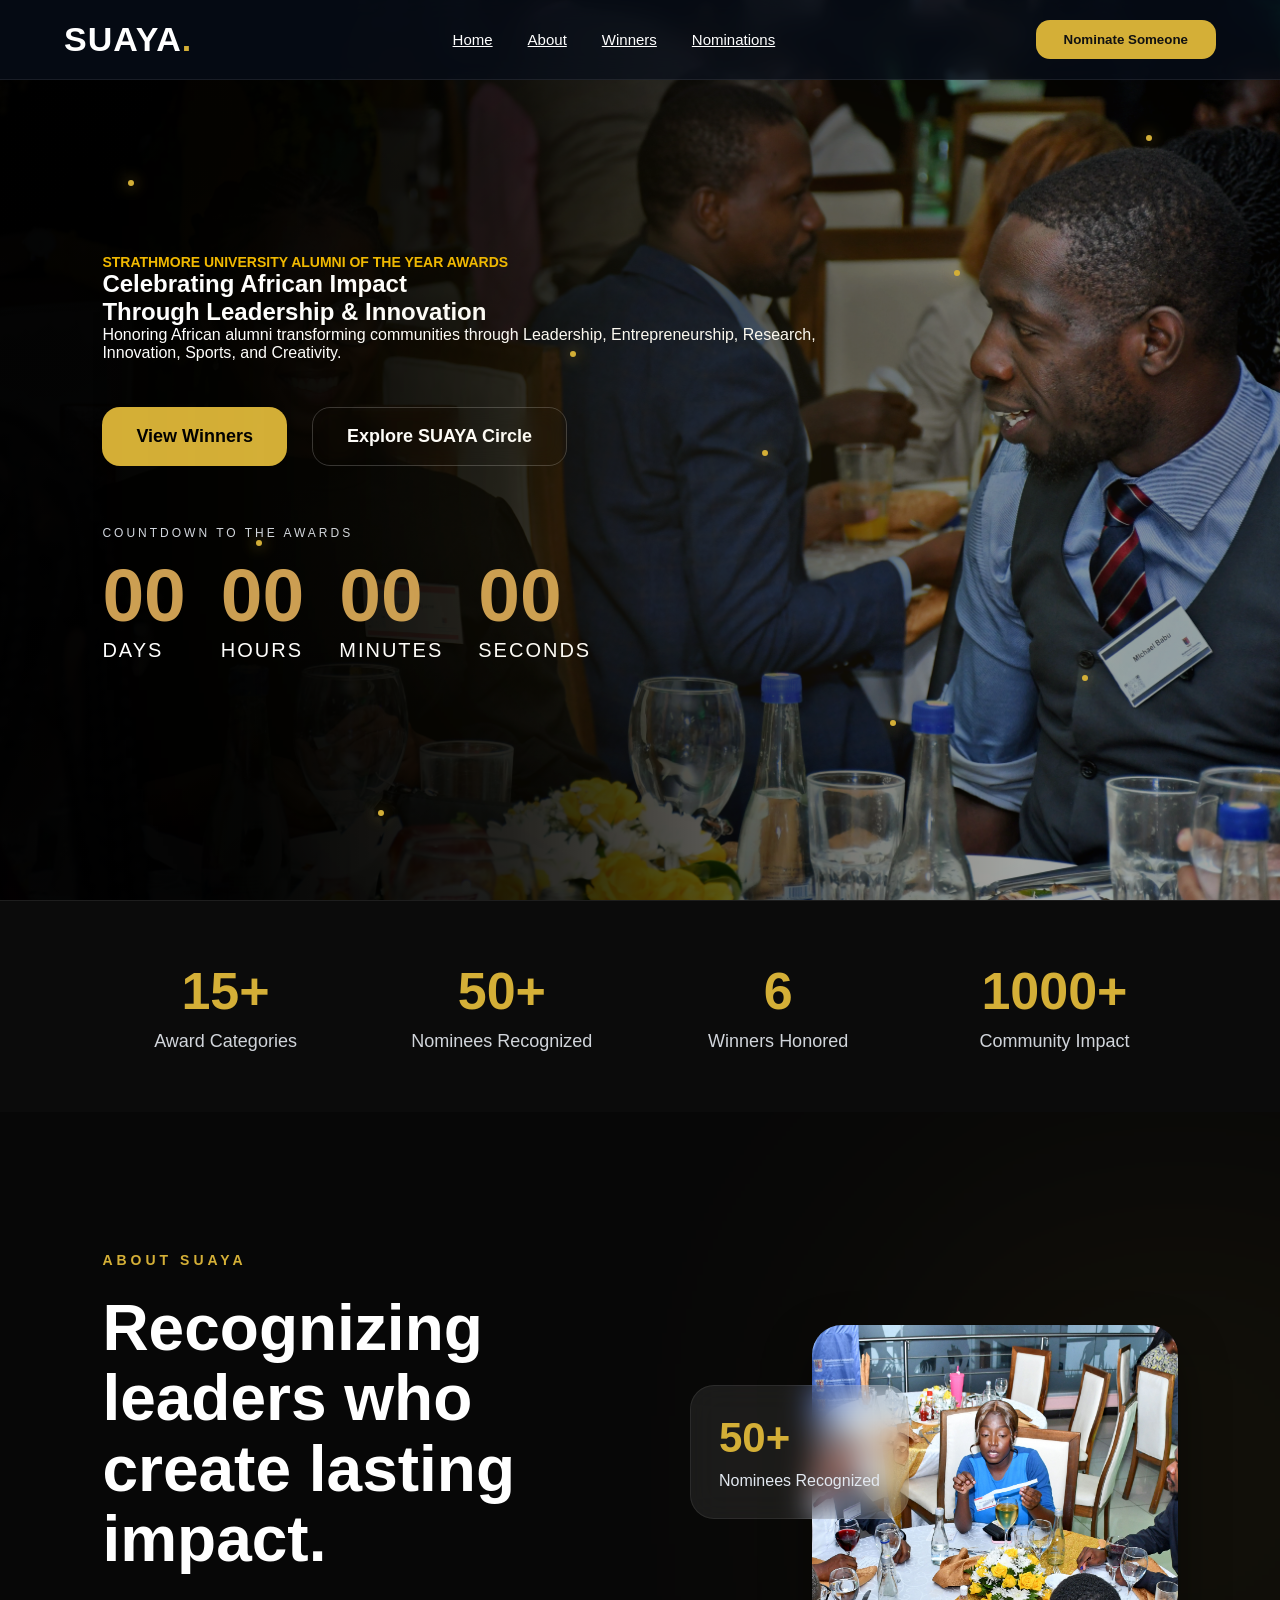
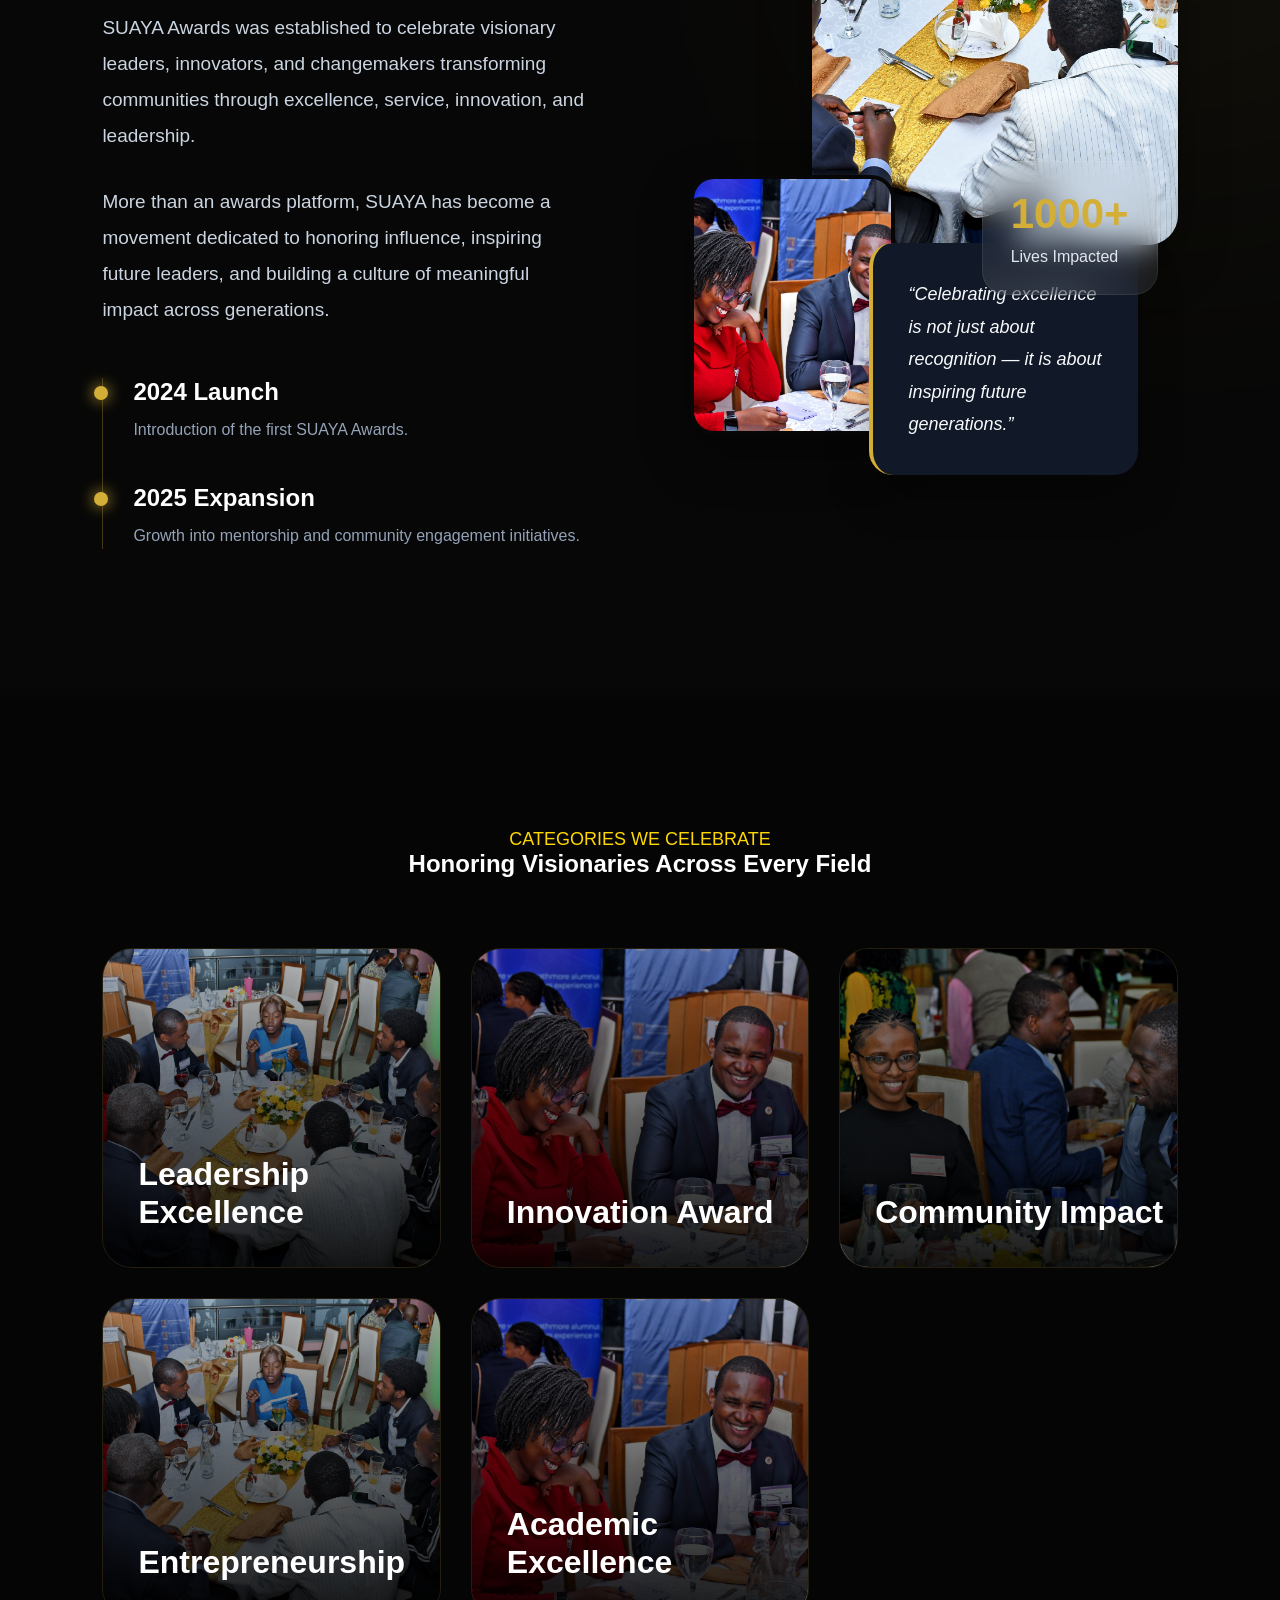
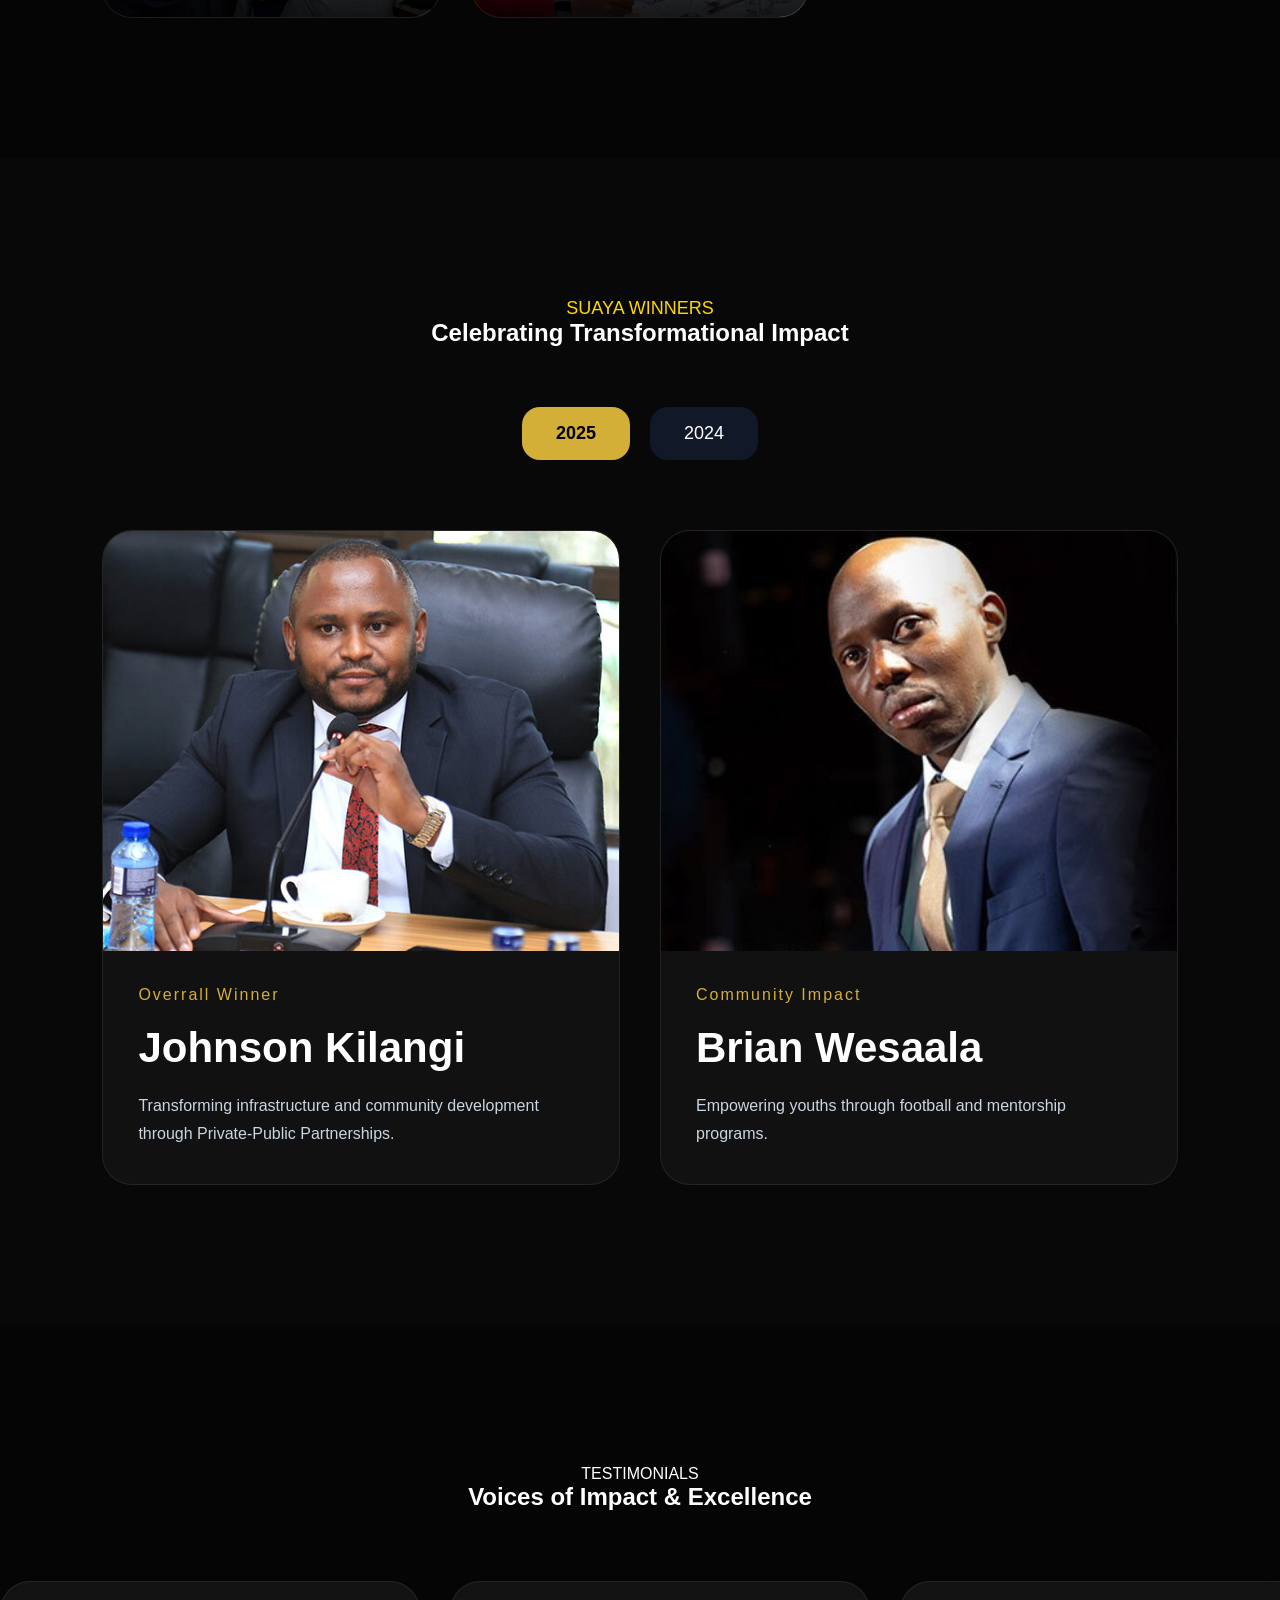
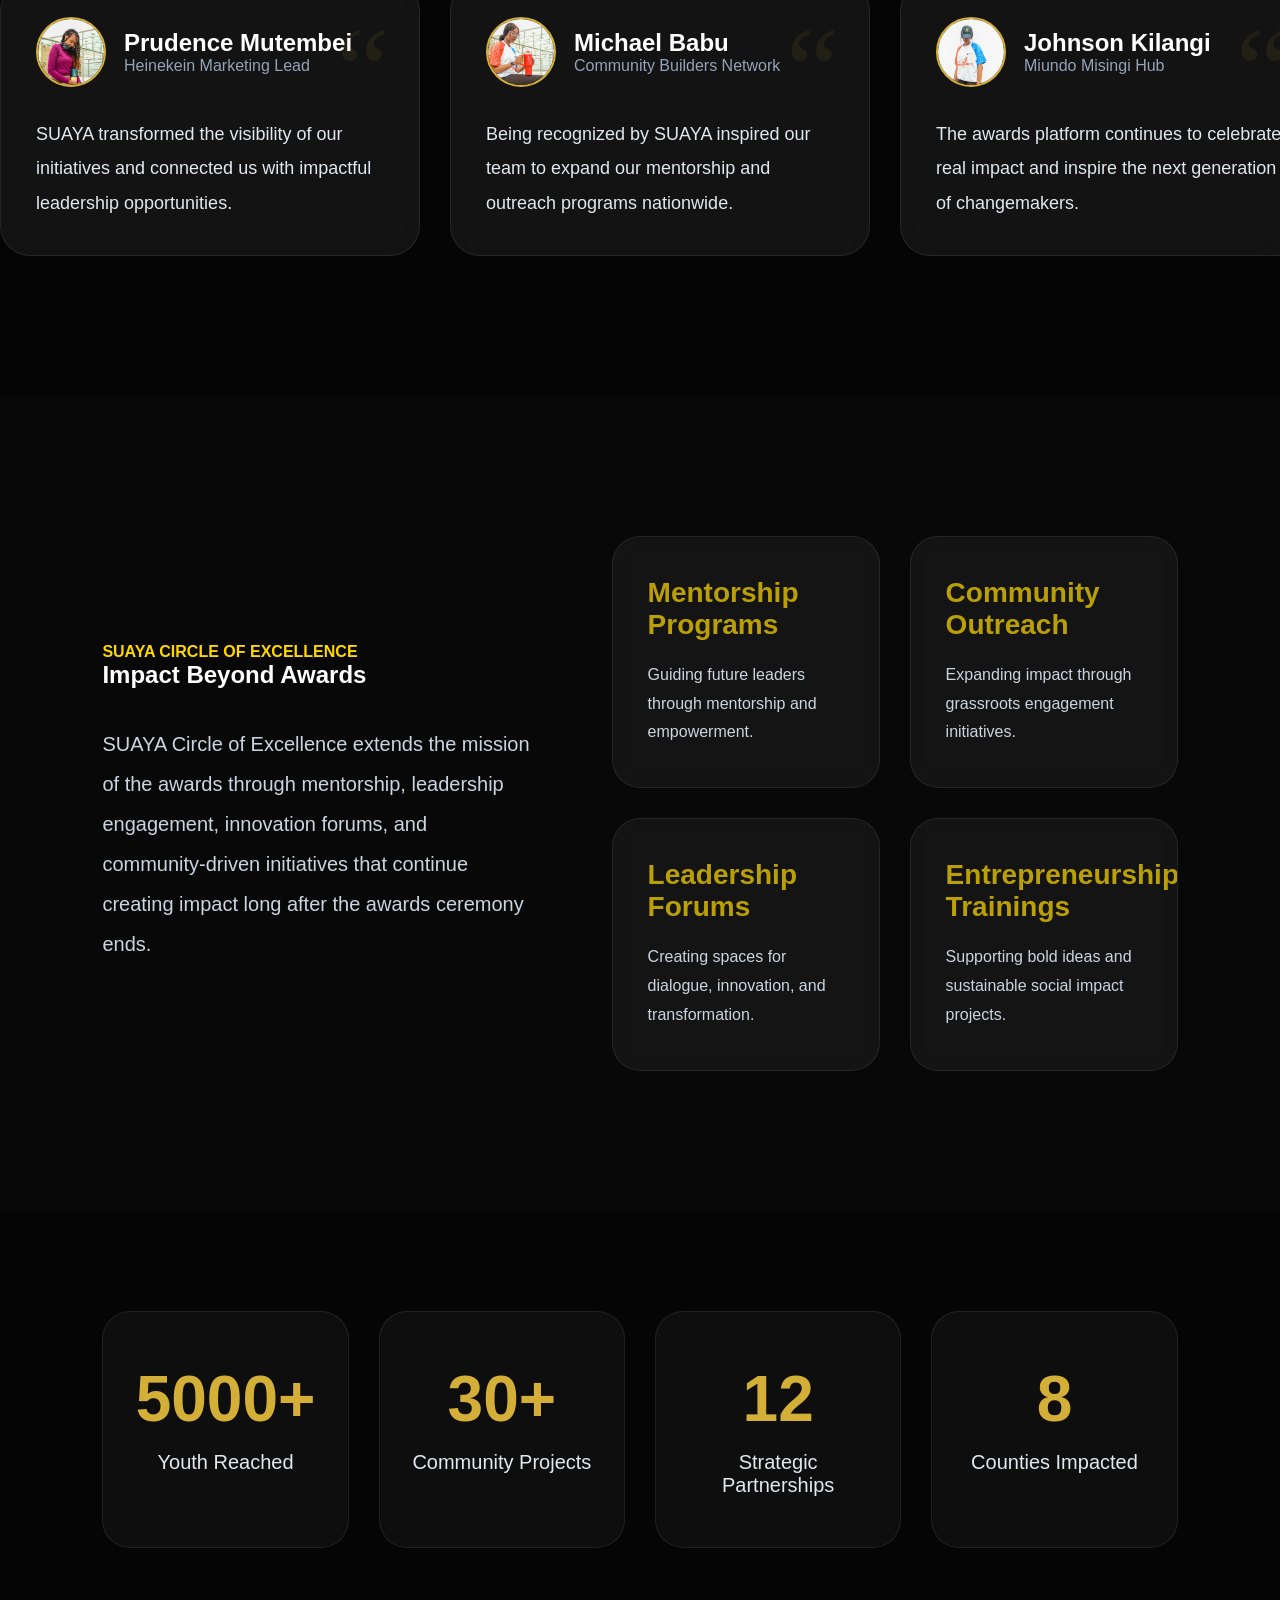
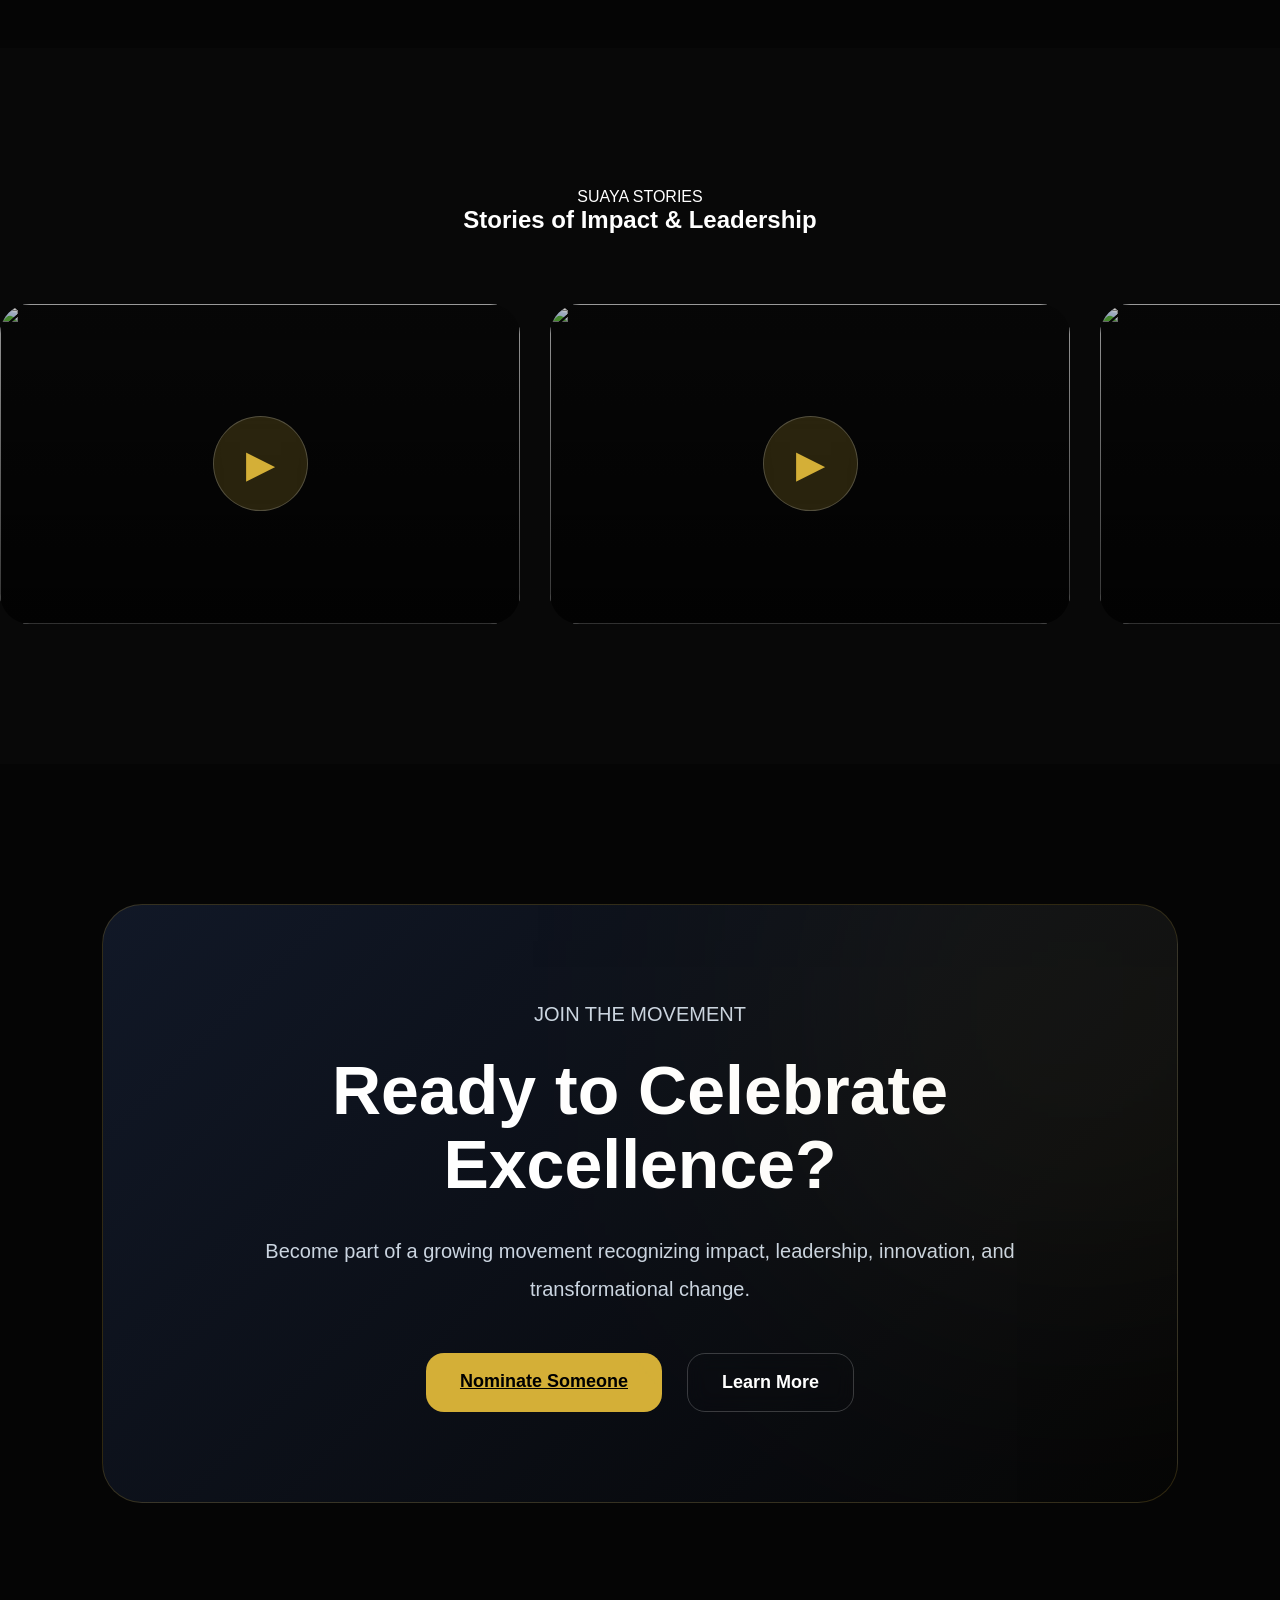
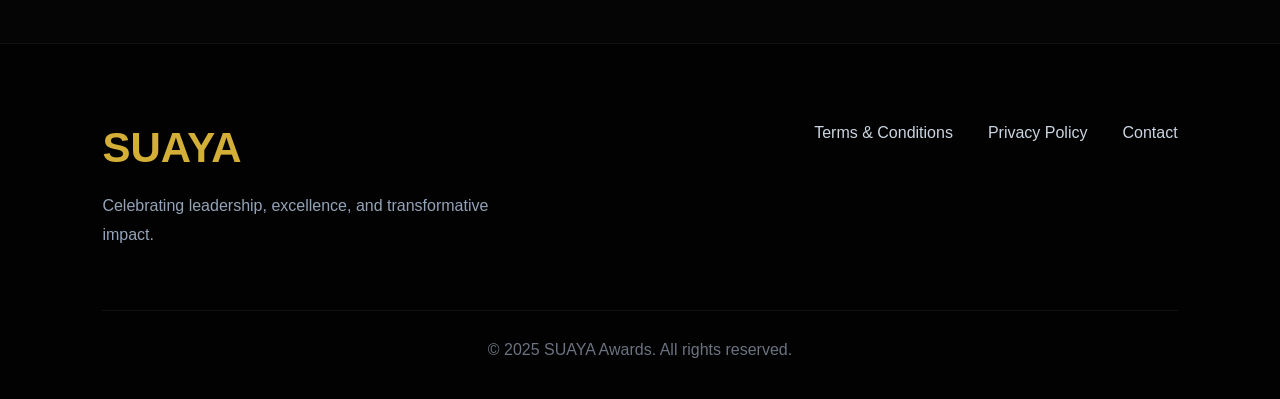
==== fsuaya.html @ 195283d0 "final fsuaya,nstar3, stp" ====
<!DOCTYPE html>
<html lang="en">
<head>
  <meta charset="UTF-8">
  <meta name="viewport" content="width=device-width, initial-scale=1.0">
  <title>SUAYA Awards 2025</title>
  <link rel="stylesheet" href="fsuaya.css">
    <link href="https://fonts.googleapis.com/css2?family=Roboto:wght@400;700&display=swap" rel="stylesheet">
</head>
<body>

<!-- ===================================
     NAVBAR
=================================== -->

<nav>

  <div class="logo">
    SUAYA<span>.<div class="hero-badge">
    </div></span>
        

  </div>

  <ul class="nav-links">
    <li><a href="">Home</a></li>
    <li><a href="#About">About</a></li>
    <li><a href="#Winners">Winners</a></li>
    <li><a href="#nomination">Nominations</a></li>
  </ul>

  <a href="nomination.html">
  <button class="nav-btn">
    Nominate Someone
  </button>
  </a>



</nav>

<!-- HERO SECTION -->

<section class="hero">

  <!-- GOLD PARTICLES -->

  <div class="particles">
    <span></span>
    <span></span>
    <span></span>
    <span></span>
    <span></span>
    <span></span>
    <span></span>
    <span></span>
    <span></span>
  </div>

<div class ='hero-image'>
  <img src="images/mix3.jpg" alt="SUAYA Awards">  
</div>

  <!-- MOVING IMAGES -->

<!-- <div class="hero-slider">

    <div class="slide-track">

      <img src="images/mix1.jpg" alt="">
      <img src="images/mix2.jpg" alt="">
      <img src="images/mix3.jpg" alt="">


       <!-- duplicates  

     <img src="images/mix1.jpg" alt="">
      <img src="images/mix2.jpg" alt="">
      <img src="images/mix3.jpg" alt="">

    </div>

  </div>
--> 
  <!-- OVERLAY -->

  <div class="hero-overlay"></div>



 <!-- HERO CONTENT -->
  <div class="hero-content">

    <div class="hero-badge">
       STRATHMORE UNIVERSITY ALUMNI OF THE YEAR AWARDS
    </div>

    <h1>
      Celebrating <span>African Impact</span><br>
      Through Leadership & Innovation
    </h1>

    <p>
      Honoring African alumni transforming communities through
      <span>Leadership</span>,
      <span>Entrepreneurship</span>,
      <span>Research</span>,
      <span>Innovation</span>,
      <span>Sports</span>,
      and <span>Creativity</span>.
    </p>

    <!-- BUTTONS -->

    <div class="hero-buttons">

      <button class="primary-btn">
        View Winners
      </button>

      <button class="secondary-btn">
        Explore SUAYA Circle
      </button>

    </div>

   
   <!-- COUNTDOWN -->

      <div class="countdown-wrapper">

        <p class="countdown-title">
          COUNTDOWN TO THE AWARDS
        </p>

        <div class="countdown">

          <div class="time-box">
            <h2>00</h2>
            <p>DAYS</p>
          </div>

          <div class="time-box">
            <h2>00</h2>
            <p>HOURS</p>
          </div>

          <div class="time-box">
            <h2>00</h2>
            <p>MINUTES</p>
          </div>

          <div class="time-box">
            <h2>00</h2>
            <p>SECONDS</p>
          </div>

        </div>

      </div>

  <!-- GLOW -->

  <div class="hero-glow"></div>

</section>

<!-- STATISTICS -->

<section class="stats-strip">

  <div class="stat-box">

    <h2>15+</h2>
    <p>Award Categories</p>

  </div>

  <div class="stat-box">

    <h2>50+</h2>
    <p>Nominees Recognized</p>

  </div>

  <div class="stat-box">

    <h2>6</h2>
    <p>Winners Honored</p>

  </div>

  <div class="stat-box">

    <h2>1000+</h2>
    <p>Community Impact</p>

  </div>

</section>

<!-- ABOUT SUAYA -->

<section id="About" class="about-suaya">

  <div class="about-container">

    <!-- LEFT CONTENT -->

    <div class="about-left">

      <p class="about-tag">
        ABOUT SUAYA
      </p>

      <h2 class="about-title">
        Recognizing leaders who create lasting impact.
      </h2>

      <p class="about-text">
        SUAYA Awards was established to celebrate visionary leaders,
        innovators, and changemakers transforming communities through
        excellence, service, innovation, and leadership.
      </p>

      <p class="about-text">
        More than an awards platform, SUAYA has become a movement
        dedicated to honoring influence, inspiring future leaders,
        and building a culture of meaningful impact across generations.
      </p>

      <!-- TIMELINE -->

      <div class="timeline">

        <div class="timeline-item">

          <div class="timeline-dot"></div>

          <div>
            <h4>2024 Launch</h4>
            <p>Introduction of the first SUAYA Awards.</p>
          </div>

        </div>

        <div class="timeline-item">

          <div class="timeline-dot"></div>

          <div>
            <h4>2025 Expansion</h4>
            <p>Growth into mentorship and community engagement initiatives.</p>
          </div>

        </div>

      </div>

    </div>

    <!-- RIGHT SIDE -->

    <div class="about-right">

      <!-- MAIN IMAGE -->

      <div class="main-image">

        <img src="images/mix1.jpg" alt="SUAYA Awards">

      </div>

      <!-- FLOATING CARD -->

      <div class="floating-card card-one">

        <h3>50+</h3>
        <p>Nominees Recognized</p>

      </div>

      <!-- FLOATING CARD -->

      <div class="floating-card card-two">

        <h3>1000+</h3>
        <p>Lives Impacted</p>

      </div>

      <!-- SECOND IMAGE -->

      <div class="small-image">

        <img src="images/mix2.jpg" alt="Award Ceremony">

      </div>

      <!-- QUOTE CARD -->

      <div class="quote-card">

        <p>
          “Celebrating excellence is not just about recognition —
          it is about inspiring future generations.”
        </p>

      </div>

    </div>

  </div>

</section>


<!-- =========================
     CATEGORIES SECTION
========================= -->

<section id="categories" class="categories-section">

  <div class="categories-header">

    <p class="section-tag">
      CATEGORIES WE CELEBRATE
    </p>

    <h2 class="section-title">
      Honoring Visionaries Across Every Field
    </h2>

  </div>

  <!-- CATEGORY GRID -->

  <div class="categories-grid">

    <!-- CARD -->

    <div class="category-card">

      <img src="images/mix1.jpg" alt="">

      <div class="category-overlay"></div>

      <div class="category-content">

        <!-- <div class="category-icon"> -->
          
        <!-- </div> -->

        <h3>
          Leadership Excellence
        </h3>

      </div>

    </div>

    <!-- CARD -->

    <div class="category-card">

      <img src="images/mix2.jpg" alt="">

      <div class="category-overlay"></div>

      <div class="category-content">

        <!-- <div class="category-icon">
          
        </div> -->

        <h3>
          Innovation Award
        </h3>

      </div>

    </div>

    <!-- CARD -->

    <div class="category-card">

      <img src="images/mix3.jpg" alt="">

      <div class="category-overlay"></div>

      <div class="category-content">
<!-- 
        <div class="category-icon">
          
        </div> -->

        <h3>
          Community Impact
        </h3>

      </div>

    </div>

    <!-- CARD -->

    <div class="category-card">

      <img src="images/mix1.jpg" alt="">

      <div class="category-overlay"></div>

      <div class="category-content">

        <!-- <div class="category-icon">
          
        </div> -->

        <h3>
          Entrepreneurship
        </h3>

      </div>

    </div>

    <!-- CARD -->

    <div class="category-card">

      <img src="images/mix2.jpg" alt="">

      <div class="category-overlay"></div>

      <div class="category-content">

        <!-- <div class="category-icon">
          
        </div> -->

        <h3>
          Academic Excellence
        </h3>

      </div>

    </div>

  </div>

</section>

<!-- =========================
     WINNERS SECTION
========================= -->

<section id="Winners" class="winners-section">

  <!-- HEADER -->

  <div class="winners-header">

    <p class="section-tag">
      SUAYA WINNERS
    </p>

    <h2 class="section-title">
      Celebrating Transformational Impact
    </h2>

  </div>

  <!-- YEAR TABS -->

  <div class="winner-tabs">

    <button class="winner-tab active" data-year="2025">
      2025
    </button>

    <button class="winner-tab" data-year="2024">
      2024
    </button>

  </div>

  <!-- =========================
       2025 CONTENT
  ========================= -->

  <div class="winner-content active" id="year2025">

    <div class="winner-grid">

      <!-- WINNER CARD -->

      <div class="winner-card">

        <div class="winner-image">

          <img src="images/kilangi.jpg" alt="">

        </div>

        <div class="winner-info">

          <p class="winner-category">
            Overrall Winner
          </p>

          <h3>
            Johnson Kilangi
          </h3>

          <p class="winner-story">
            Transforming infrastructure and community development through Private-Public Partnerships.
          </p>

        </div>

      </div>

      <!-- WINNER CARD -->

      <div class="winner-card">

        <div class="winner-image">

          <img src="images/wesaala2.jpg" alt="">

        </div>

        <div class="winner-info">

          <p class="winner-category">
            Community Impact
          </p>

          <h3>
          Brian Wesaala
          </h3>

          <p class="winner-story">
            Empowering youths through football and mentorship programs.
          </p>

        </div>

      </div>

      <!-- ADD MORE WINNERS -->

    </div>

  </div>

  <!-- =========================
       2024 CONTENT
  ========================= -->

  <div class="winner-content" id="year2024">

    <!-- FEATURED WINNER -->

    <div class="featured-winner">

      <div class="featured-image">

        <img src="images/Babu.png" alt="">

      </div>

      <div class="featured-content">

        <p class="winner-category">
          SUAYA Community Service Award 2024
        </p>

        <h3>
         Michael Babu
        </h3>

        <p class="winner-story">
          Recognized for his exceptional contribution to community service and youth empowerment.
        </p>

      </div>

    </div>

    <!-- ACCORDION -->

    <div class="accordion">

      <button class="accordion-btn">

        View 11 Nominees

        <span>
          +
        </span>

      </button>

      <div class="accordion-content">

        <div class="nominees-grid">

          <div class="nominee-card">
            Prudence Mutembei
          </div>

          <div class="nominee-card">
            Bernard Chiira
          </div>

          <div class="nominee-card">
            Michael Babu
          </div>

          <div class="nominee-card">
            Brian Nyangena
          </div>

          <div class="nominee-card">
          Dennis Mwaura
          </div>

          <div class="nominee-card">
            Collins Munyendo
          </div>

          <div class="nominee-card">
            Seth Oburu
          </div>

          <div class="nominee-card">
            Brian Wesaala
          </div>

          <div class="nominee-card">
            Nominee Nine
          </div>

          <div class="nominee-card">
            Nominee Ten
          </div>

          <div class="nominee-card">
            Nominee Eleven
          </div>

        </div>

      </div>

    </div>

  </div>

</section>

<!-- =========================
     SCRIPT
========================= -->

<script>

const tabs =
document.querySelectorAll(".winner-tab");

const contents =
document.querySelectorAll(".winner-content");

tabs.forEach(tab => {

  tab.addEventListener("click", () => {

    tabs.forEach(btn =>
      btn.classList.remove("active")
    );

    contents.forEach(content =>
      content.classList.remove("active")
    );

    tab.classList.add("active");

    document
      .getElementById(
        "year" + tab.dataset.year
      )
      .classList.add("active");

  });

});

/* ACCORDION */

const accordionBtn =
document.querySelector(".accordion-btn");

const accordionContent =
document.querySelector(".accordion-content");

accordionBtn.addEventListener("click", () => {

  accordionContent.classList.toggle("show");

});

</script>


<!-- =========================
     TESTIMONIALS
========================= -->

<section class="testimonials-section">

  <div class="testimonials-header">

    <p class="section-tag">
      TESTIMONIALS
    </p>

    <h2 class="section-title">
      Voices of Impact & Excellence
    </h2>

  </div>

  <!-- SLIDER -->

  <div class="testimonial-slider">

    <div class="testimonial-track">

      <!-- CARD -->

      <div class="testimonial-card">

        <div class="testimonial-top">

          <img src="images/13.jpg" alt="">

          <div>

            <h3>
              Prudence Mutembei
            </h3>

            <p>
              Heinekein Marketing Lead
            </p>

          </div>

        </div>

        <div class="quote-icon">
          “
        </div>

        <p class="testimonial-text">

          SUAYA transformed the visibility of our initiatives
          and connected us with impactful leadership opportunities.

        </p>

      </div>

      <!-- CARD -->

      <div class="testimonial-card">

        <div class="testimonial-top">

          <img src="images/14.jpg" alt="">

          <div>

            <h3>
              Michael Babu
            </h3>

            <p>
              Community Builders Network
            </p>

          </div>

        </div>

        <div class="quote-icon">
          “
        </div>

        <p class="testimonial-text">

          Being recognized by SUAYA inspired our team to expand
          our mentorship and outreach programs nationwide.

        </p>

      </div>

      <!-- CARD -->

      <div class="testimonial-card">

        <div class="testimonial-top">

          <img src="images/15.jpg" alt="">

          <div>

            <h3>
              Johnson Kilangi
            </h3>

            <p>
              Miundo Misingi Hub
            </p>

          </div>

        </div>

        <div class="quote-icon">
          “
        </div>

        <p class="testimonial-text">

          The awards platform continues to celebrate real impact
          and inspire the next generation of changemakers.

        </p>

      </div>

      <!-- DUPLICATES FOR SMOOTH LOOP -->

      <div class="testimonial-card">

        <div class="testimonial-top">

          <img src="images/14.jpg" alt="">

          <div>

            <h3>
              Brian Nyangena
            </h3>

            <p>
              Leadership Institute Africa
            </p>

          </div>

        </div>

        <div class="quote-icon">
          “
        </div>

        <p class="testimonial-text">

          SUAYA transformed the visibility of our initiatives
          and connected us with impactful leadership opportunities.

        </p>

      </div>

    </div>

  </div>

</section>

<!-- =========================
     SUAYA CIRCLE
========================= -->

<section class="circle-section">

  <div class="circle-container">

    <!-- LEFT -->

    <div class="circle-left">

      <h4 class="section-tag">
        SUAYA CIRCLE OF EXCELLENCE
      </h4>

      <h2 class="section-title">
        Impact Beyond Awards
      </h2>

      <p class="circle-text">

        SUAYA Circle of Excellence extends the mission of the awards
        through mentorship, leadership engagement, innovation forums,
        and community-driven initiatives that continue creating impact
        long after the awards ceremony ends.

      </p>

    </div>

    <!-- RIGHT -->

    <div class="circle-right">

      <!-- CARD -->

      <div class="impact-card">

        <!-- <div class="impact-icon">
          
        </div> -->

        <h3>
          Mentorship Programs
        </h3>

        <p>
          Guiding future leaders through mentorship and empowerment.
        </p>

      </div>

      <!-- CARD -->

      <div class="impact-card">

        <!-- <div class="impact-icon">
          
        </div> -->

        <h3>
          Community Outreach
        </h3>

        <p>
          Expanding impact through grassroots engagement initiatives.
        </p>

      </div>

      <!-- CARD -->

      <div class="impact-card">

        <!-- <div class="impact-icon">
          
        </div> -->

        <h3>
          Leadership Forums
        </h3>

        <p>
          Creating spaces for dialogue, innovation, and transformation.
        </p>

      </div>

      <!-- CARD -->

      <div class="impact-card">

        <!-- <div class="impact-icon">
          
        </div> -->

        <h3>
          Entrepreneurship Trainings
        </h3>

        <p>
          Supporting bold ideas and sustainable social impact projects.
        </p>

      </div>

    </div>

  </div>

</section>


<!-- =========================
     IMPACT METRICS
========================= -->

<section class="metrics-section">

  <div class="metrics-container">

    <div class="metric-card">

      <h2>5000+</h2>
      <p>Youth Reached</p>

    </div>

    <div class="metric-card">

      <h2>30+</h2>
      <p>Community Projects</p>

    </div>

    <div class="metric-card">

      <h2>12</h2>
      <p>Strategic Partnerships</p>

    </div>

    <div class="metric-card">

      <h2>8</h2>
      <p>Counties Impacted</p>

    </div>

  </div>

</section>

<!-- =========================
     VIDEO SECTION
========================= -->

<section class="video-section">

  <div class="video-header">

    <p class="section-tag">
      SUAYA STORIES
    </p>

    <h2 class="section-title">
      Stories of Impact & Leadership
    </h2>

  </div>

  <!-- VIDEO SLIDER -->

  <div class="video-slider">

    <div class="video-track">

      <!-- VIDEO CARD -->

      <div class="video-card"
      data-video="https://www.youtube.com/embed/ScMzIvxBSi4">

        <img src="images/video1.jpg" alt="">

        <div class="video-overlay">

          <div class="play-btn">
            ▶
          </div>

        </div>

      </div>

      <!-- VIDEO CARD -->

      <div class="video-card"
      data-video="https://www.youtube.com/embed/tgbNymZ7vqY">

        <img src="images/video2.jpg" alt="">

        <div class="video-overlay">

          <div class="play-btn">
            ▶
          </div>

        </div>

      </div>

      <!-- VIDEO CARD -->

      <div class="video-card"
      data-video="https://www.youtube.com/embed/ysz5S6PUM-U">

        <img src="images/video3.jpg" alt="">

        <div class="video-overlay">

          <div class="play-btn">
            ▶
          </div>

        </div>

      </div>

      <!-- DUPLICATES -->

      <div class="video-card"
      data-video="https://www.youtube.com/embed/ScMzIvxBSi4">

        <img src="images/video1.jpg" alt="">

        <div class="video-overlay">

          <div class="play-btn">
            ▶
          </div>

        </div>

      </div>

    </div>

  </div>

</section>

<!-- =========================
     VIDEO MODAL
========================= -->

<div class="video-modal">

  <div class="modal-content">

    <span class="close-modal">
      ✕
    </span>

    <iframe
      id="videoFrame"
      src=""
      frameborder="0"
      allowfullscreen>
    </iframe>

  </div>

</div>

<!-- =========================
     FINAL CTA
========================= -->

<section id="nomination" class="cta-section">

  <div class="cta-box">

    <p class="section-tag">
      JOIN THE MOVEMENT
    </p>

    <h2>
      Ready to Celebrate Excellence?
    </h2>

    <p>
      Become part of a growing movement recognizing impact,
      leadership, innovation, and transformational change.
    </p>

    <div class="cta-buttons">
<a href="nomination.html" class="primary-btn">
    Nominate Someone
</a>
      <button class="secondary-btn">
        Learn More
      </button>

    </div>

  </div>

</section>

<!-- =========================
     FOOTER
========================= -->

<footer class="footer">

  <div class="footer-top">

    <div>

      <h2 class="footer-logo">
        SUAYA
      </h2>

      <p class="footer-text">
        Celebrating leadership, excellence, and transformative impact.
      </p>

    </div>

    <div class="footer-links">

      <a href="#">
        Terms & Conditions
      </a>

      <a href="#">
        Privacy Policy
      </a>

      <a href="#">
        Contact
      </a>

    </div>

  </div>

  <div class="footer-bottom">

    © 2025 SUAYA Awards. All rights reserved.

  </div>

</footer>

<!-- =========================
     VIDEO SCRIPT
========================= -->

<script>

const videoCards =
document.querySelectorAll(".video-card");

const modal =
document.querySelector(".video-modal");

const videoFrame =
document.getElementById("videoFrame");

const closeModal =
document.querySelector(".close-modal");

videoCards.forEach(card => {

  card.addEventListener("click", () => {

    modal.classList.add("show");

    videoFrame.src =
      card.dataset.video + "?autoplay=1";

  });

});

closeModal.addEventListener("click", () => {

  modal.classList.remove("show");

  videoFrame.src = "";

});

</script>


</body>
</html>
---- fsuaya.css ----
/* =========================
   GLOBAL
========================= */

*{
  margin:0;
  padding:0;
  box-sizing:border-box;
}

body{
  font-family:Arial, Helvetica, sans-serif;
  background:#050505;
  color:white;
  overflow-x:hidden;
}


/* ===================================
   NAVBAR
=================================== */

nav{
  position:fixed;
  top:0;
  left:0;
  width:100%;
  z-index:999;
  padding:20px 5%;
  display:flex;
  justify-content:space-between;
  align-items:center;
  background:rgba(7,14,27,0.72);
  backdrop-filter:blur(14px);
  border-bottom:1px solid rgba(255,255,255,0.08);
}

.logo{
  color:white;
  font-size:34px;
  font-weight:900;
  letter-spacing:1px;
}

.logo span{
  color:#d4af37;
}

.nav-links{
  display:flex;
  gap:35px;
  list-style:none;
}

.nav-links a{
  color:white;
  font-size:15px;
  font-weight:500;
  transition:0.3s;
}

.nav-links a:hover{
  color:#d4af37;
}

.nav-btn{
  padding:12px 28px;
  border:none;
  border-radius:14px;
  background:#d4af37;
  color:#111;
  font-weight:700;
  cursor:pointer;
  transition:0.3s;
}

.nav-btn:hover{
  transform:translateY(-3px);
}

/* =========================
   HERO SECTION
========================= */

.hero{
  position:relative;
  min-height:100vh;
  overflow:hidden;
  display:flex;
  align-items:center;
  padding:0 8%;
  background:#050505;
}

.hero-image
{
  position:absolute;
  top:0;
  right: 0;
  width:100%;
  height:100%;
  overflow:hidden;


}
.hero-image img{
    width: 100%;
    height: 100%;
    object-fit: cover;
}
/* =================================
   COUNTDOWN
================================= */

.countdown-wrapper{
  margin-top:60px;
}

.countdown-title{
  font-size:12px;
  letter-spacing:3px;
  color:#d3d8e0;
  margin-bottom:18px;
}

.countdown{
  display:flex;
  gap:35px;
  flex-wrap:wrap;
  
}
.time-box{
  display:flex;
  flex-direction:column;
}

.time-box h2{
  font-size:75px;
  line-height:1;
  color:#cc9f53;
  font-weight:800;
}

.time-box p{
  font-size:20px;
  letter-spacing:2px;
  text-transform:uppercase;
  color:#ffffff;
  margin-top:6px;
}
/* =========================
   MOVING SLIDER
========================= */

/*.about-container{
  position:absolute;
  top:0;
  right:0;
  width:100%;
  height:100%;
  overflow:hidden;
}

.slide-track{
  display:flex;
  width:calc(700px * 8);
  animation:fadeSlide 5s linear infinite;
}

/*.slide-track img{
  width:900px;
  height:100vh;
  object-fit:cover;
  flex-shrink:0;
  opacity:;
}

/* =========================
   OVERLAY
========================= */

.hero-overlay{
  position:absolute;
  inset:0;
  background:linear-gradient(
    to right,
    rgba(0,0,0,0.98) 20%,
    rgba(0,0,0,0.88) 40%,
    rgba(0,0,0,0.35) 80%
  );
  z-index:1;
}

/* =========================
   CONTENT
========================= */

.hero-content{
    margin-top: 15px;
  position:relative;
  z-index:5;
  max-width:760px;
}
.hero-badge{
  color:#f1b900;
  font-size:14px;
  font-weight:700;
  
}

.hero-tag{
  color:#d4af37;
  letter-spacing:4px;
  font-size:14px;
  font-weight:700;
  margin-bottom:25px;
}

.hero-title{
  font-size:82px;
  line-height:1.05;
  font-weight:800;
}

.hero-text{
  margin-top:35px;
  font-size:22px;
  line-height:1.7;
  color:#d1d5db;
  max-width:650px;
}

/* =========================
   BUTTONS
========================= */

.hero-buttons{
  display:flex;
  gap:25px;
  margin-top:45px;
  flex-wrap:wrap;
}

.primary-btn{
  background:#d4af37;
  color:black;
  border:none;
  padding:18px 34px;
  border-radius:18px;
  font-size:18px;
  font-weight:700;
  cursor:pointer;
  transition:0.3s;
}

.primary-btn:hover{
  transform:translateY(-4px);
}

.secondary-btn{
  background:transparent;
  border:1px solid rgba(255,255,255,0.2);
  color:white;
  padding:18px 34px;
  border-radius:18px;
  font-size:18px;
  font-weight:700;
  cursor:pointer;
  backdrop-filter:blur(10px);
}


/* =========================
   GOLD PARTICLES
========================= */

.particles span{
  position:absolute;
  width:6px;
  height:6px;
  background:#d4af37;
  border-radius:50%;
  box-shadow:0 0 15px #d4af37;
  animation:floatParticles 10s linear infinite;
  z-index:2;
}

.particles span:nth-child(1){
  top:20%;
  left:10%;
  animation-delay:0s;
}

.particles span:nth-child(2){
  top:60%;
  left:20%;
  animation-delay:2s;
}

.particles span:nth-child(3){
  top:30%;
  right:25%;
  animation-delay:4s;
}

.particles span:nth-child(4){
  top:75%;
  right:15%;
  animation-delay:1s;
}

.particles span:nth-child(5){
  top:50%;
  right:40%;
  animation-delay:3s;
}

.particles span:nth-child(6){
  top:15%;
  right:10%;
  animation-delay:5s;
}
.particles span:nth-child(7){
  top:80%;
  right:30%;
  animation-delay:6s;
}
.particles span:nth-child(8){
  top:90%;
  right:70%;
  animation-delay:7s;
}
.particles span:nth-child(9){
  top:39%;
  right:55%;
  animation-delay:8s;
}

/* =========================
   GLOW EFFECT
========================= */

.hero-glow{
  position:absolute;
  right:-200px;
  top:50%;
  transform:translateY(-50%);
  width:600px;
  height:600px;
  background:#d4af37;
  opacity:0.12;
  filter:blur(180px);
  z-index:1;
}

/* =========================
   STATS STRIP
========================= */

.stats-strip{
  background:#0b0b0b;
  display:grid;
  grid-template-columns:repeat(4,1fr);
  gap:30px;
  padding:60px 8%;
  border-top:1px solid rgba(255,255,255,0.08);
}

.stat-box{
  text-align:center;
}

.stat-box h2{
  font-size:52px;
  color:#d4af37;
  margin-bottom:10px;
}

.stat-box p{
  color:#d1d5db;
  font-size:18px;
}

/* =========================
   ANIMATIONS
========================= */
/*  
@keyframes slideHero{

  0%{
    transform:translateX(0);
  }

  100%{
    transform:translateX(-2800px);
  }

}
 */
@keyframes floatParticles{

  0%{
    transform:translateY(0);
    opacity:0;
  }

  50%{
    opacity:1;
  }

  100%{
    transform:translateY(-120px);
    opacity:0;
  }

}

/* =========================
   RESPONSIVE
========================= */

@media(max-width:992px){

  /* .hero-slider{ 
    width:100%;
    opacity:0.25;
  }
  */
  .hero-title{
    font-size:56px;
  }

  .stats-strip{
    grid-template-columns:1fr 1fr;
  }

}

@media(max-width:768px){

  .hero{
    padding:120px 30px;
  }

  .hero-title{
    font-size:42px;
  }

  .hero-text{
    font-size:18px;
  }

  .hero-buttons{
    flex-direction:column;
    align-items:flex-start;
  }

  .stats-strip{
    grid-template-columns:1fr;
  }

}


/* =========================
   ABOUT SUAYA
========================= */

.about-suaya{
  position:relative;
  padding:140px 8%;
  background:#070707;
  overflow:hidden;
}

/* CONTAINER */

.about-container{
  display:grid;
  grid-template-columns:1fr 1fr;
  gap:100px;
  align-items:center;
}

/* =========================
   LEFT SIDE
========================= */

.about-left{
  position:relative;
  z-index:2;
}

.about-tag{
  color:#d4af37;
  letter-spacing:4px;
  font-size:14px;
  font-weight:700;
  margin-bottom:25px;
}

.about-title{
  font-size:64px;
  line-height:1.1;
  margin-bottom:35px;
  color:white;
}

.about-text{
  font-size:19px;
  line-height:1.9;
  color:#cbd5e1;
  margin-bottom:30px;
}

/* =========================
   TIMELINE
========================= */

.timeline{
  margin-top:50px;
  border-left:1px solid rgba(212,175,55,0.3);
  padding-left:30px;
  display:grid;
  gap:40px;
}

.timeline-item{
  position:relative;
}

.timeline-dot{
  position:absolute;
  left:-39px;
  top:8px;
  width:14px;
  height:14px;
  background:#d4af37;
  border-radius:50%;
  box-shadow:0 0 15px #d4af37;
}

.timeline-item h4{
  color:white;
  font-size:24px;
  margin-bottom:10px;
}

.timeline-item p{
  color:#94a3b8;
  line-height:1.7;
}

/* =========================
   RIGHT SIDE
========================= */

.about-right{
  position:relative;
  height:750px;
}

/* MAIN IMAGE */

.main-image{
  position:absolute;
  top:0;
  right:0;
  width:75%;
  height:520px;
  overflow:hidden;
  border-radius:30px;
  box-shadow:0 20px 50px rgba(0,0,0,0.4);
}

.main-image img{
  width:100%;
  height:100%;
  object-fit:cover;
}

/* SMALL IMAGE */

.small-image{
  position:absolute;
  bottom:40px;
  left:0;
  width:42%;
  height:260px;
  overflow:hidden;
  border-radius:24px;
  border:4px solid #070707;
  box-shadow:0 20px 50px rgba(0,0,0,0.35);
}

.small-image img{
  width:100%;
  height:100%;
  object-fit:cover;
}

/* =========================
   FLOATING CARDS
========================= */

.floating-card{
  position:absolute;
  background:rgba(255,255,255,0.08);
  border:1px solid rgba(255,255,255,0.08);
  backdrop-filter:blur(15px);
  padding:28px;
  border-radius:24px;
  z-index:3;
  animation:floatCard 5s ease-in-out infinite;
}

.floating-card h3{
  color:#d4af37;
  font-size:42px;
  margin-bottom:10px;
}

.floating-card p{
  color:#e2e8f0;
}

.card-one{
  top:60px;
  left:0;
}

.card-two{
  bottom:180px;
  right:20px;
  animation-delay:2s;
}

/* =========================
   QUOTE CARD
========================= */

.quote-card{
  position:absolute;
  bottom:0;
  right:40px;
  width:55%;
  background:#111827;
  border-left:4px solid #d4af37;
  padding:35px;
  border-radius:24px;
  box-shadow:0 20px 40px rgba(0,0,0,0.35);
}

.quote-card p{
  color:#f8fafc;
  line-height:1.8;
  font-size:18px;
  font-style:italic;
}

/* =========================
   GLOW EFFECT
========================= */

.about-suaya::before{
  content:"";
  position:absolute;
  width:500px;
  height:500px;
  background:#d4af37;
  opacity:0.08;
  filter:blur(160px);
  top:10%;
  right:-150px;
}

/* =========================
   FLOATING ANIMATION
========================= */

@keyframes floatCard{

  0%{
    transform:translateY(0);
  }

  50%{
    transform:translateY(-12px);
  }

  100%{
    transform:translateY(0);
  }

}

/* =========================
   RESPONSIVE
========================= */

@media(max-width:992px){

  .about-container{
    grid-template-columns:1fr;
  }

  .about-right{
    height:700px;
  }

  .about-title{
    font-size:48px;
  }

}

@media(max-width:768px){

  .about-suaya{
    padding:100px 30px;
  }

  .about-title{
    font-size:38px;
  }

  .about-text{
    font-size:17px;
  }

  .about-right{
    height:650px;
  }

  .main-image{
    width:100%;
    height:420px;
  }

  .small-image{
    width:55%;
    height:200px;
  }

  .quote-card{
    width:80%;
    right:0;
  }

}

/* =========================
   CATEGORIES SECTION
========================= */

.categories-section{
  padding:140px 8%;
  background:#050505;
}

.categories-header{
  
  text-align:center;
  margin-bottom:70px;
}
.categories-header p{
  color:gold;
  font-size:18px; 
}
.categories-grid{
  display:grid;
  grid-template-columns:repeat(3,1fr);
  gap:30px;
}

/* CARD */

.category-card{
  position:relative;
  height:320px;
  overflow:hidden;
  border-radius:30px;
  cursor:pointer;
  border:1px solid rgba(212,175,55,0.15);
  transition:0.4s;
}

/* IMAGE */

.category-card img{
  width:100%;
  height:100%;
  object-fit:cover;
  transition:0.5s;
}

/* OVERLAY */

.category-overlay{
  position:absolute;
  inset:0;
  background:linear-gradient(
    to top,
    rgba(0,0,0,0.9),
    rgba(0,0,0,0.25)
  );
}

/* CONTENT */

.category-content{
  position:absolute;
  bottom:35px;
  left:35px;
  z-index:2;
}

.category-icon{
  width:70px;
  height:70px;
  border-radius:20px;
  background:rgba(212,175,55,0.15);
  backdrop-filter:blur(10px);
  display:flex;
  align-items:center;
  justify-content:center;
  font-size:30px;
  color:#d4af37;
  margin-bottom:25px;
}

.category-content h3{
  font-size:32px;
  color:white;
  line-height:1.2;
}

/* HOVER */

.category-card:hover{
  transform:translateY(-10px);
  border-color:#d4af37;
  box-shadow:0 0 40px rgba(212,175,55,0.15);
}

.category-card:hover img{
  transform:scale(1.08);
}

/* =========================
   WINNERS SECTION
========================= */

.winners-section{
  padding:140px 8%;
  background:#080808;
}

.winners-header{
  text-align:center;
  margin-bottom:60px;
}
.winners-header p{
  color:gold;
  font-size:18px; 
}
/* TABS */

.winner-tabs{
  display:flex;
  justify-content:center;
  gap:20px;
  margin-bottom:70px;
}

.winner-tab{
  padding:16px 34px;
  border:none;
  border-radius:18px;
  background:#111827;
  color:white;
  cursor:pointer;
  font-size:18px;
  transition:0.3s;
}

.winner-tab.active{
  background:#d4af37;
  color:black;
  font-weight:700;
}

/* CONTENT */

.winner-content{
  display:none;
}

.winner-content.active{
  display:block;
}

/* 2025 GRID */

.winner-grid{
  display:grid;
  grid-template-columns:repeat(2,1fr);
  gap:40px;
}

/* CARD */

.winner-card{
  background:rgba(255,255,255,0.04);
  border:1px solid rgba(255,255,255,0.08);
  border-radius:30px;
  overflow:hidden;
  transition:0.4s;
}

.winner-card:hover{
  transform:translateY(-10px);
  border-color:#d4af37;
}

/* IMAGE */

.winner-image{
  height:420px;
  overflow:hidden;
}

.winner-image img{
  width:100%;
  height:100%;
  object-fit:cover;
  transition:0.5s;
}

.winner-card:hover img{
  transform:scale(1.05);
}

/* INFO */

.winner-info{
  padding:35px;
}

.winner-category{
  color:#d4af37;
  letter-spacing:2px;
  margin-bottom:20px;
}

.winner-info h3{
  font-size:42px;
  color:white;
  margin-bottom:20px;
}

.winner-story{
  color:#cbd5e1;
  line-height:1.8;
}

/* =========================
   FEATURED WINNER
========================= */

.featured-winner{
  display:grid;
  grid-template-columns:1fr 1fr;
  gap:60px;
  align-items:center;
  margin-bottom:50px;
}

.featured-image{
  height:550px;
  overflow:hidden;
  border-radius:30px;
}

.featured-image img{
  width:100%;
  height:100%;
  object-fit:cover;
}

.featured-content h3{
  font-size:62px;
  color:white;
  margin:25px 0;
}

/* =========================
   ACCORDION
========================= */

.accordion-btn{
  width:100%;
  padding:28px 35px;
  background:#111827;
  border:none;
  border-radius:24px;
  color:white;
  font-size:22px;
  cursor:pointer;
  display:flex;
  justify-content:space-between;
  align-items:center;
}

/* CONTENT */

.accordion-content{
  max-height:0;
  overflow:hidden;
  transition:max-height 0.6s ease;
}

.accordion-content.show{
  max-height:1200px;
}

/* NOMINEES */

.nominees-grid{
  display:grid;
  grid-template-columns:repeat(3,1fr);
  gap:25px;
  margin-top:35px;
}

.nominee-card{
  background:#111827;
  padding:35px;
  border-radius:22px;
  color:white;
  transition:0.3s;
}

.nominee-card:hover{
  transform:translateY(-6px);
  border:1px solid #d4af37;
}

/* =========================
   RESPONSIVE
========================= */

@media(max-width:992px){

  .categories-grid{
    grid-template-columns:1fr 1fr;
  }

  .winner-grid{
    grid-template-columns:1fr;
  }

  .featured-winner{
    grid-template-columns:1fr;
  }

}

@media(max-width:768px){

  .categories-section,
  .winners-section{
    padding:100px 30px;
  }

  .categories-grid{
    grid-template-columns:1fr;
  }

  .nominees-grid{
    grid-template-columns:1fr;
  }

  .featured-content h3{
    font-size:42px;
  }

}


/* =========================
   TESTIMONIALS
========================= */

.testimonials-section{
  padding:140px 0;
  background:#050505;
  overflow:hidden;
}

.testimonials-header{
  text-align:center;
  margin-bottom:70px;
}

/* SLIDER */

.testimonial-slider{
  width:100%;
  overflow:hidden;
  position:relative;
}

/* TRACK */

.testimonial-track{
  display:flex;
  gap:30px;
  width:max-content;
  animation:slideTestimonials 60s linear infinite;
}

/* CARD */

.testimonial-card{
  width:420px;
  background:rgba(255,255,255,0.06);
  border:1px solid rgba(255,255,255,0.08);
  backdrop-filter:blur(14px);
  border-radius:30px;
  padding:35px;
  position:relative;
  overflow:hidden;
  transition:0.4s;
}

.testimonial-card:hover{
  transform:translateY(-8px);
  border-color:#d4af37;
}

/* TOP */

.testimonial-top{
  display:flex;
  align-items:center;
  gap:18px;
  margin-bottom:30px;
}

.testimonial-top img{
  width:70px;
  height:70px;
  border-radius:50%;
  object-fit:cover;
  border:2px solid #d4af37;
}

.testimonial-top h3{
  color:white;
  font-size:24px;
}

.testimonial-top p{
  color:#94a3b8;
}

/* QUOTE */

.quote-icon{
  position:absolute;
  top:20px;
  right:30px;
  font-size:120px;
  color:rgba(212,175,55,0.08);
  font-family:serif;
  animation:floatQuote 5s ease-in-out infinite;
}

/* TEXT */

.testimonial-text{
  color:#e2e8f0;
  line-height:1.9;
  font-size:18px;
  position:relative;
  z-index:2;
}

/* =========================
   CIRCLE SECTION
========================= */

.circle-section{
  padding:140px 8%;
  background:#080808;
  position:relative;
}

.circle-container{
  display:grid;
  grid-template-columns:1fr 1fr;
  gap:80px;
  align-items:center;
}

/* LEFT */

.circle-text{
  margin-top:35px;
  color:#cbd5e1;
  line-height:2;
  font-size:20px;
}

/* RIGHT */

.circle-right{
  display:grid;
  grid-template-columns:1fr 1fr;
  gap:30px;
}
.circle-left  h4{
 color:gold;
}
/* CARD */

.impact-card{
  width:268px;
  background:rgba(255,255,255,0.05);
  border:1px solid rgba(255,255,255,0.08);
  border-radius:28px;
  padding:40px 35px;
  backdrop-filter:blur(10px);
  transition:0.4s;
  position:relative;
  overflow:hidden;
}

.impact-card::before{
  content:"";
  position:absolute;
  inset:0;
  background:linear-gradient(
    135deg,
    rgba(212,175,55,0.08),
    transparent
  );
  opacity:0;
  transition:0.4s;
}

.impact-card:hover::before{
  opacity:1;
}

.impact-card:hover{
  transform:translateY(-10px);
  border-color:#d4af37;
}

/* ICON */

.impact-icon{
  width:80px;
  height:80px;
  border-radius:24px;
  background:rgba(212,175,55,0.12);
  display:flex;
  align-items:center;
  justify-content:center;
  font-size:34px;
  color:#d4af37;
  margin-bottom:25px;
}

/* TEXT */

.impact-card h3{
  color:rgb(186, 159, 7);
  font-size:28px;
  margin-bottom:20px;
}

.impact-card p{
  color:#cbd5e1;
  line-height:1.8;
}

/* =========================
   ANIMATIONS
========================= */

@keyframes slideTestimonials{

  0%{
    transform:translateX(0);
  }

  100%{
    transform:translateX(-1450px);
  }

}

@keyframes floatQuote{

  0%{
    transform:translateY(0);
  }

  50%{
    transform:translateY(-10px);
  }

  100%{
    transform:translateY(0);
  }

}

/* =========================
   RESPONSIVE
========================= */

@media(max-width:992px){

  .circle-container{
    grid-template-columns:1fr;
  }

}

@media(max-width:768px){

  .testimonials-section,
  .circle-section{
    padding:100px 30px;
  }

  .testimonial-card{
    width:320px;
  }

  .circle-right{
    grid-template-columns:1fr;
  }

}


/* =========================
   IMPACT METRICS
========================= */

.metrics-section{
  padding:100px 8%;
  background:#050505;
}

.metrics-container{
  display:grid;
  grid-template-columns:repeat(4,1fr);
  gap:30px;
}

.metric-card{
  background:rgba(255,255,255,0.04);
  border:1px solid rgba(255,255,255,0.08);
  padding:50px 30px;
  border-radius:28px;
  text-align:center;
  transition:0.4s;
}

.metric-card:hover{
  transform:translateY(-10px);
  border-color:#d4af37;
}

.metric-card h2{
  font-size:64px;
  color:#d4af37;
  margin-bottom:15px;
}

.metric-card p{
  color:#e2e8f0;
  font-size:20px;
}

/* =========================
   VIDEO SECTION
========================= */

.video-section{
  padding:140px 0;
  background:#080808;
  overflow:hidden;
}

.video-header{
  text-align:center;
  margin-bottom:70px;
}

/* SLIDER */

.video-slider{
  overflow:hidden;
}

.video-track{
  display:flex;
  gap:30px;
  width:max-content;
  animation:slideVideos 30s linear infinite;
}

/* CARD */

.video-card{
  position:relative;
  width:520px;
  height:320px;
  border-radius:30px;
  overflow:hidden;
  cursor:pointer;
  flex-shrink:0;
}

/* IMAGE */

.video-card img{
  width:100%;
  height:100%;
  object-fit:cover;
  transition:0.5s;
}

/* OVERLAY */

.video-overlay{
  position:absolute;
  inset:0;
  background:linear-gradient(
    to top,
    rgba(0,0,0,0.75),
    rgba(0,0,0,0.2)
  );
  display:flex;
  align-items:center;
  justify-content:center;
}

/* PLAY BUTTON */

.play-btn{
  width:95px;
  height:95px;
  border-radius:50%;
  background:rgba(212,175,55,0.18);
  backdrop-filter:blur(10px);
  border:1px solid rgba(255,255,255,0.2);
  display:flex;
  align-items:center;
  justify-content:center;
  font-size:38px;
  color:#d4af37;
  transition:0.4s;
}

.video-card:hover img{
  transform:scale(1.08);
}

.video-card:hover .play-btn{
  transform:scale(1.15);
  background:#d4af37;
  color:black;
}

/* =========================
   MODAL
========================= */

.video-modal{
  position:fixed;
  inset:0;
  background:rgba(0,0,0,0.92);
  display:flex;
  align-items:center;
  justify-content:center;
  z-index:999;
  opacity:0;
  visibility:hidden;
  transition:0.4s;
}

.video-modal.show{
  opacity:1;
  visibility:visible;
}

/* CONTENT */

.modal-content{
  position:relative;
  width:85%;
  max-width:1000px;
}

.modal-content iframe{
  width:100%;
  height:560px;
  border-radius:24px;
}

/* CLOSE */

.close-modal{
  position:absolute;
  top:-55px;
  right:0;
  color:white;
  font-size:34px;
  cursor:pointer;
}

/* =========================
   CTA SECTION
========================= */

.cta-section{
  padding:140px 8%;
  background:#050505;
}

.cta-box{
  background:linear-gradient(
    135deg,
    #111827,
    #050505
  );
  border:1px solid rgba(212,175,55,0.2);
  border-radius:40px;
  padding:90px;
  text-align:center;
  position:relative;
  overflow:hidden;
}

.cta-box::before{
  content:"";
  position:absolute;
  width:500px;
  height:500px;
  background:#d4af37;
  opacity:0.08;
  filter:blur(160px);
  top:-150px;
  right:-150px;
}

.cta-box h2{
  font-size:68px;
  color:white;
  margin:20px 0 30px;
  line-height:1.1;
}

.cta-box p{
  max-width:760px;
  margin:auto;
  color:#cbd5e1;
  line-height:1.9;
  font-size:20px;
}

/* BUTTONS */

.cta-buttons{
  display:flex;
  justify-content:center;
  gap:25px;
  margin-top:45px;
  flex-wrap:wrap;
}

/* =========================
   FOOTER
========================= */

.footer{
  background:#020202;
  padding:80px 8% 40px;
  border-top:1px solid rgba(255,255,255,0.06);
}

/* TOP */

.footer-top{
  display:flex;
  justify-content:space-between;
  gap:40px;
  flex-wrap:wrap;
  margin-bottom:60px;
}

.footer-logo{
  font-size:42px;
  color:#d4af37;
  margin-bottom:20px;
}

.footer-text{
  color:#94a3b8;
  max-width:420px;
  line-height:1.8;
}

/* LINKS */

.footer-links{
  display:flex;
  gap:35px;
  flex-wrap:wrap;
}

.footer-links a{
  color:#cbd5e1;
  text-decoration:none;
  transition:0.3s;
}

.footer-links a:hover{
  color:#d4af37;
}

/* BOTTOM */

.footer-bottom{
  border-top:1px solid rgba(255,255,255,0.06);
  padding-top:30px;
  color:#6b7280;
  text-align:center;
}

/* =========================
   ANIMATIONS
========================= */

@keyframes slideVideos{

  0%{
    transform:translateX(0);
  }

  100%{
    transform:translateX(-1650px);
  }

}

/* =========================
   RESPONSIVE
========================= */

@media(max-width:992px){

  .metrics-container{
    grid-template-columns:1fr 1fr;
  }

}

@media(max-width:768px){

  .metrics-section,
  .cta-section{
    padding:100px 30px;
  }

  .metrics-container{
    grid-template-columns:1fr;
  }

  .video-card{
    width:340px;
    height:220px;
  }

  .modal-content iframe{
    height:260px;
  }

  .cta-box{
    padding:60px 30px;
  }

  .cta-box h2{
    font-size:42px;
  }

}
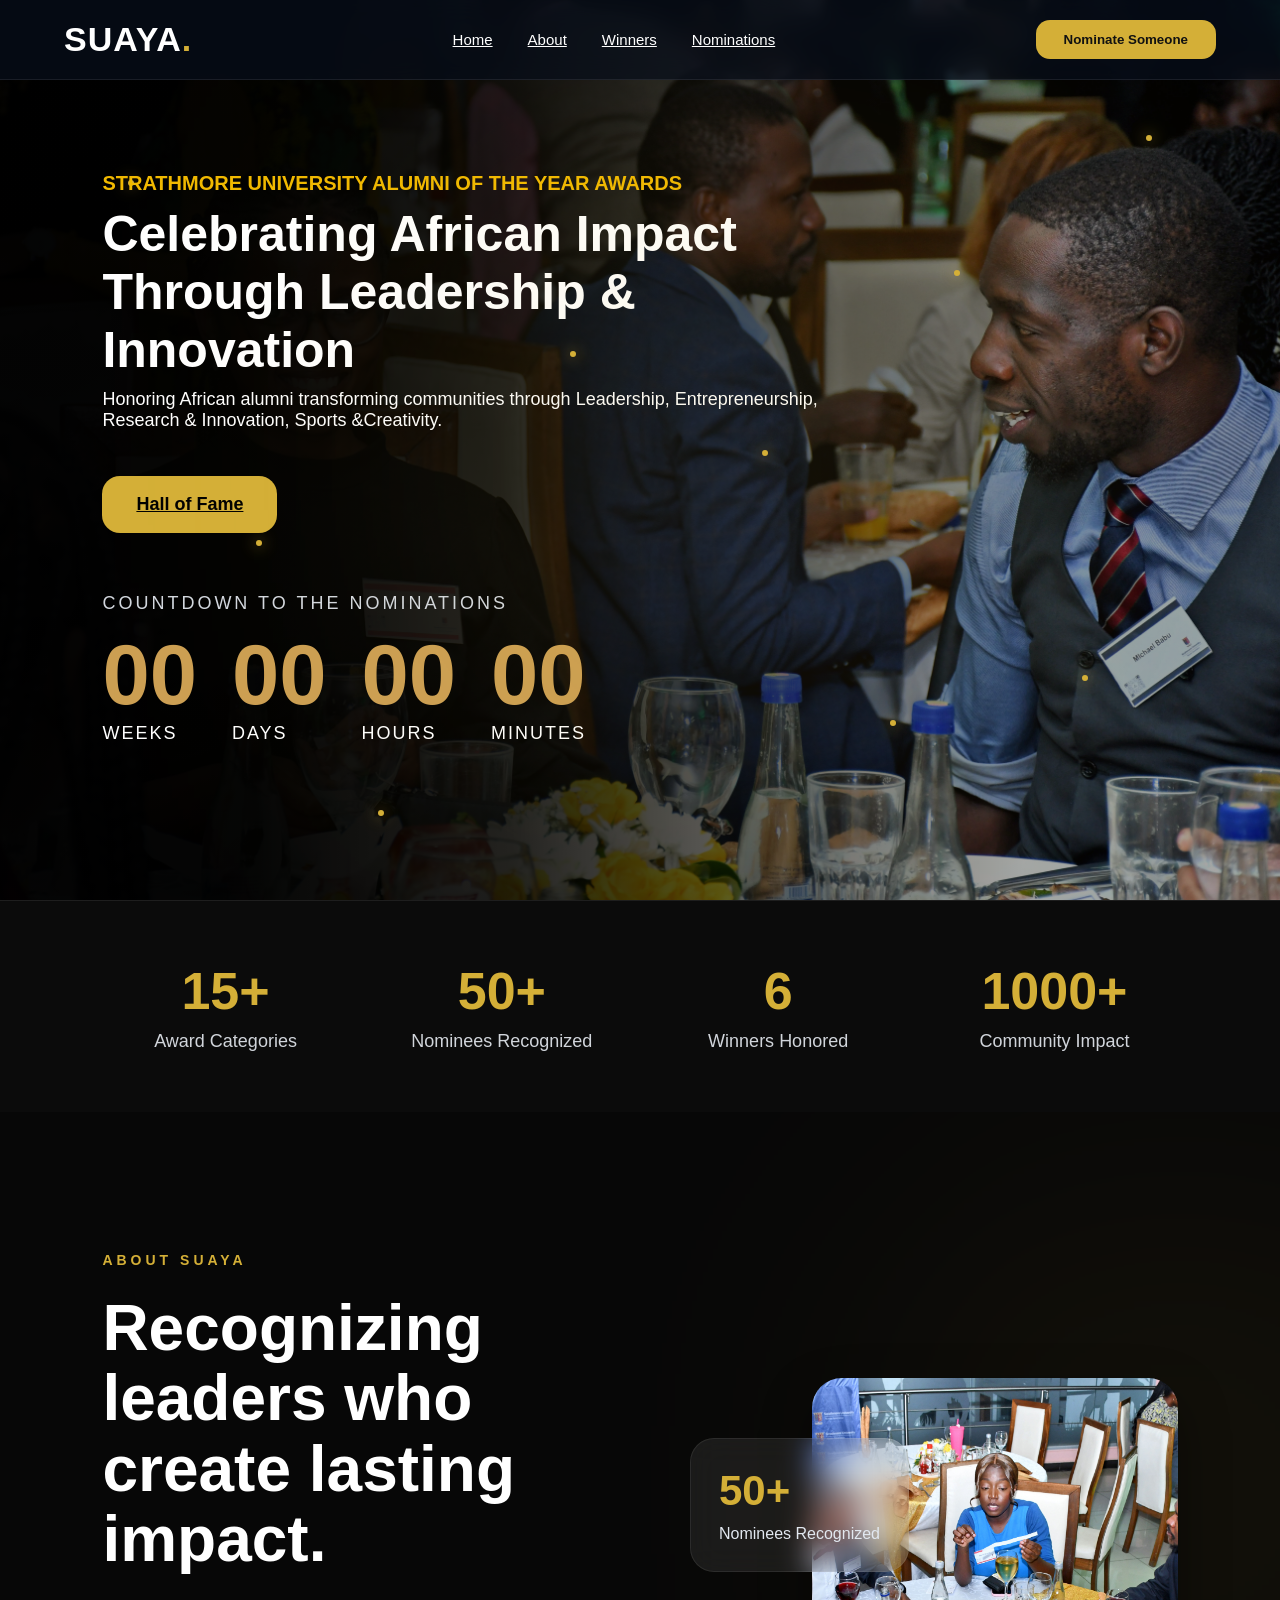
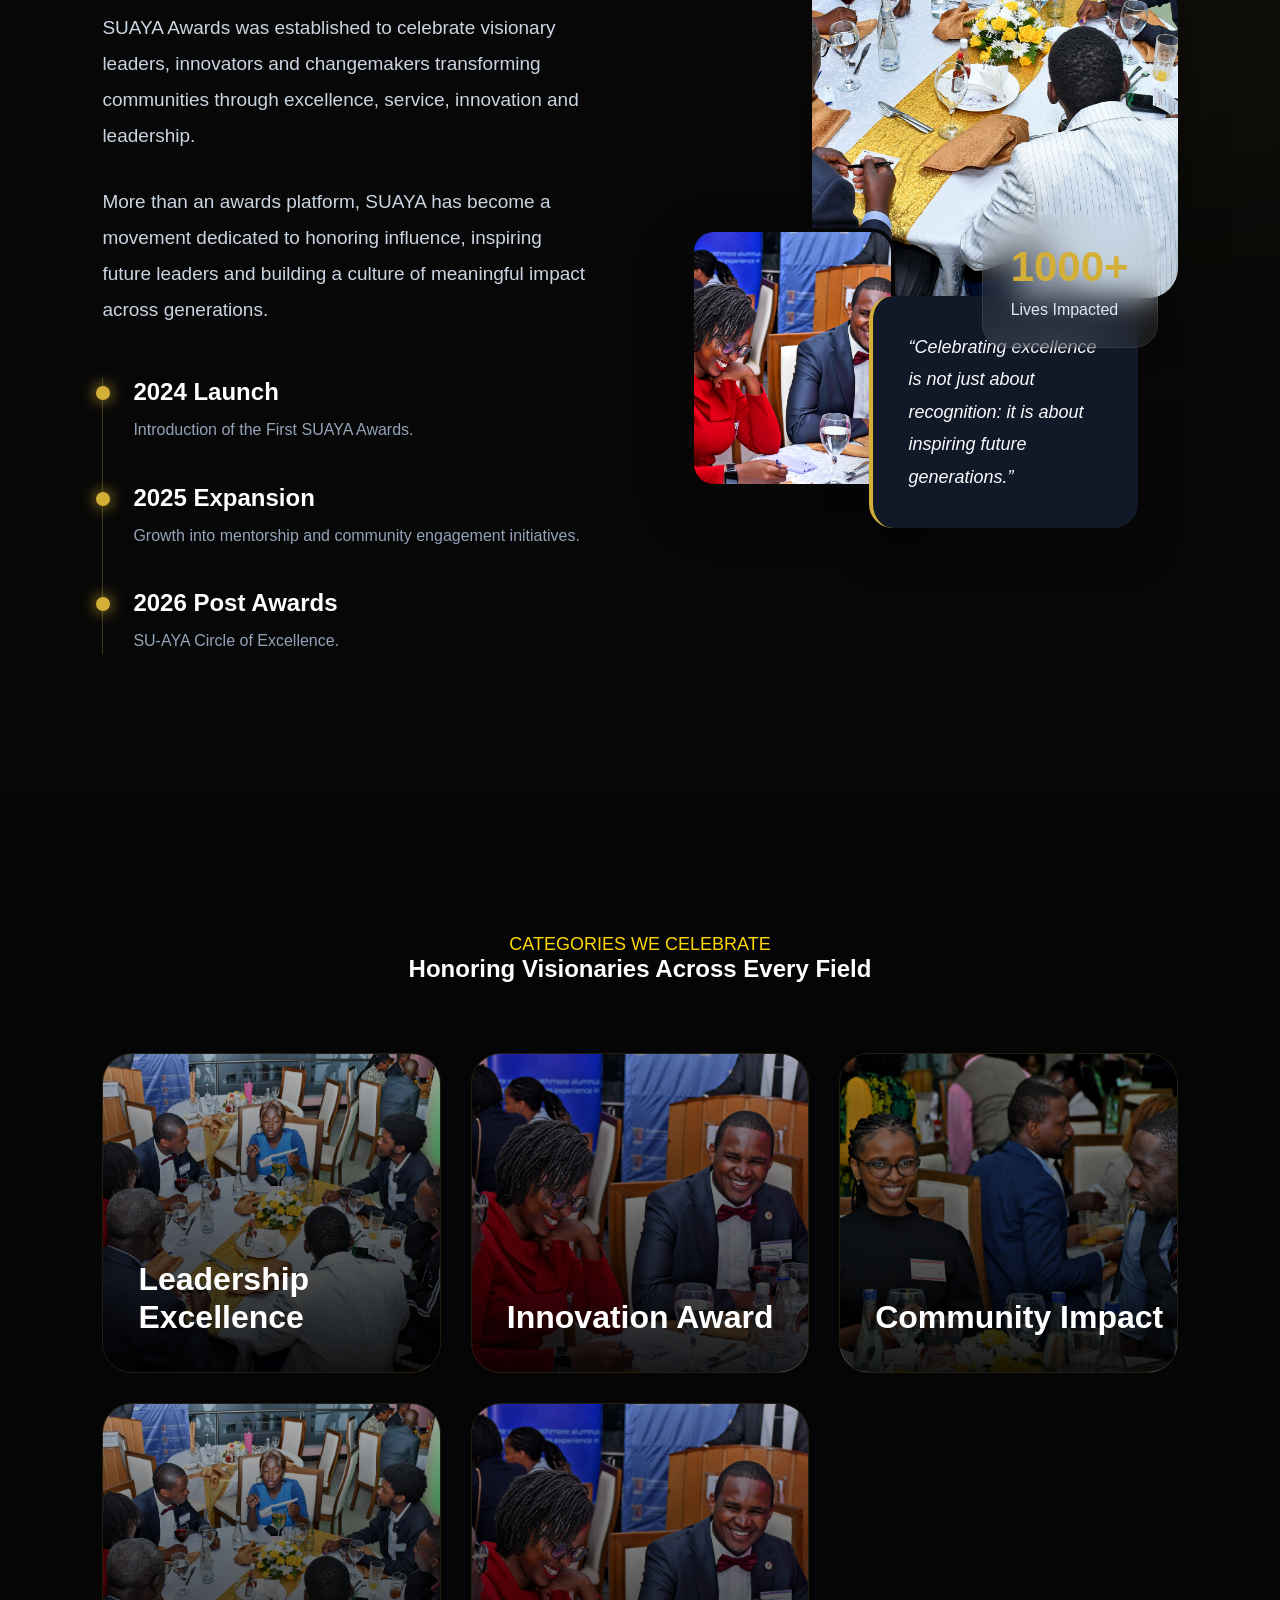
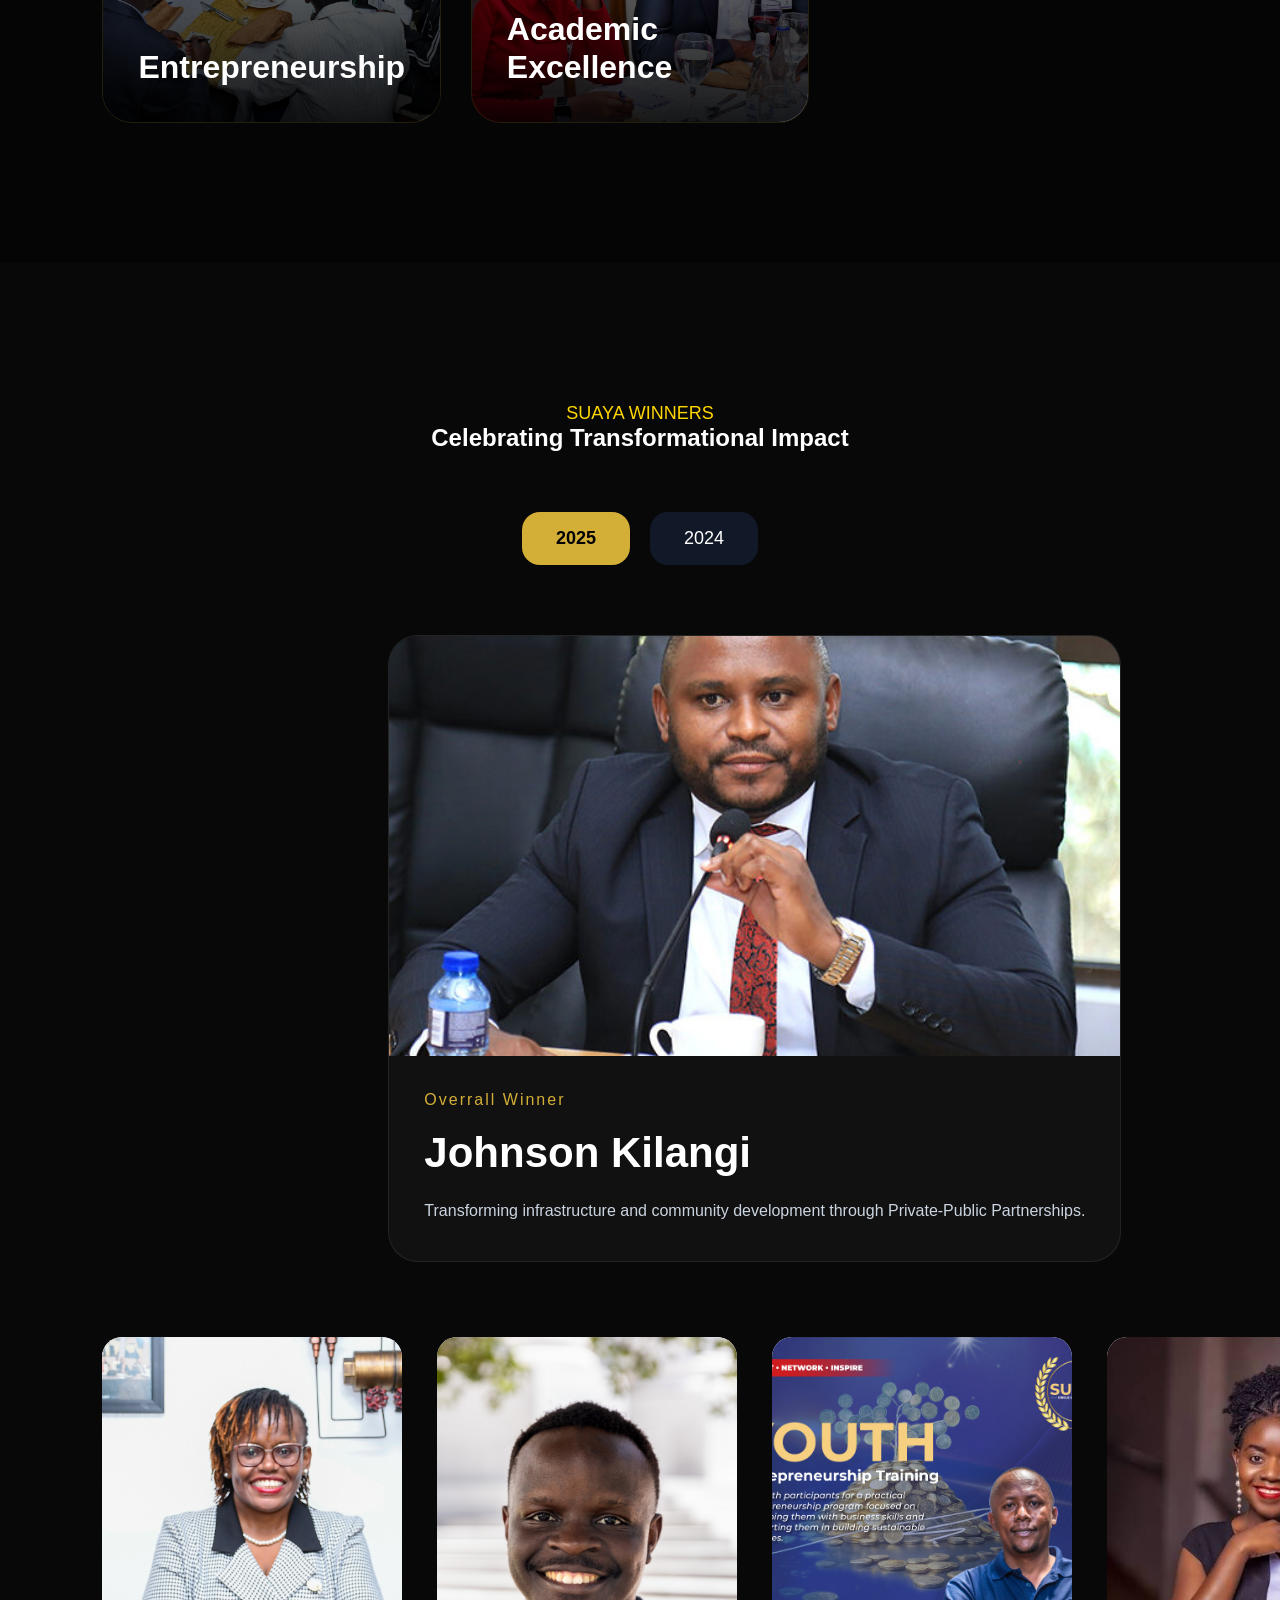
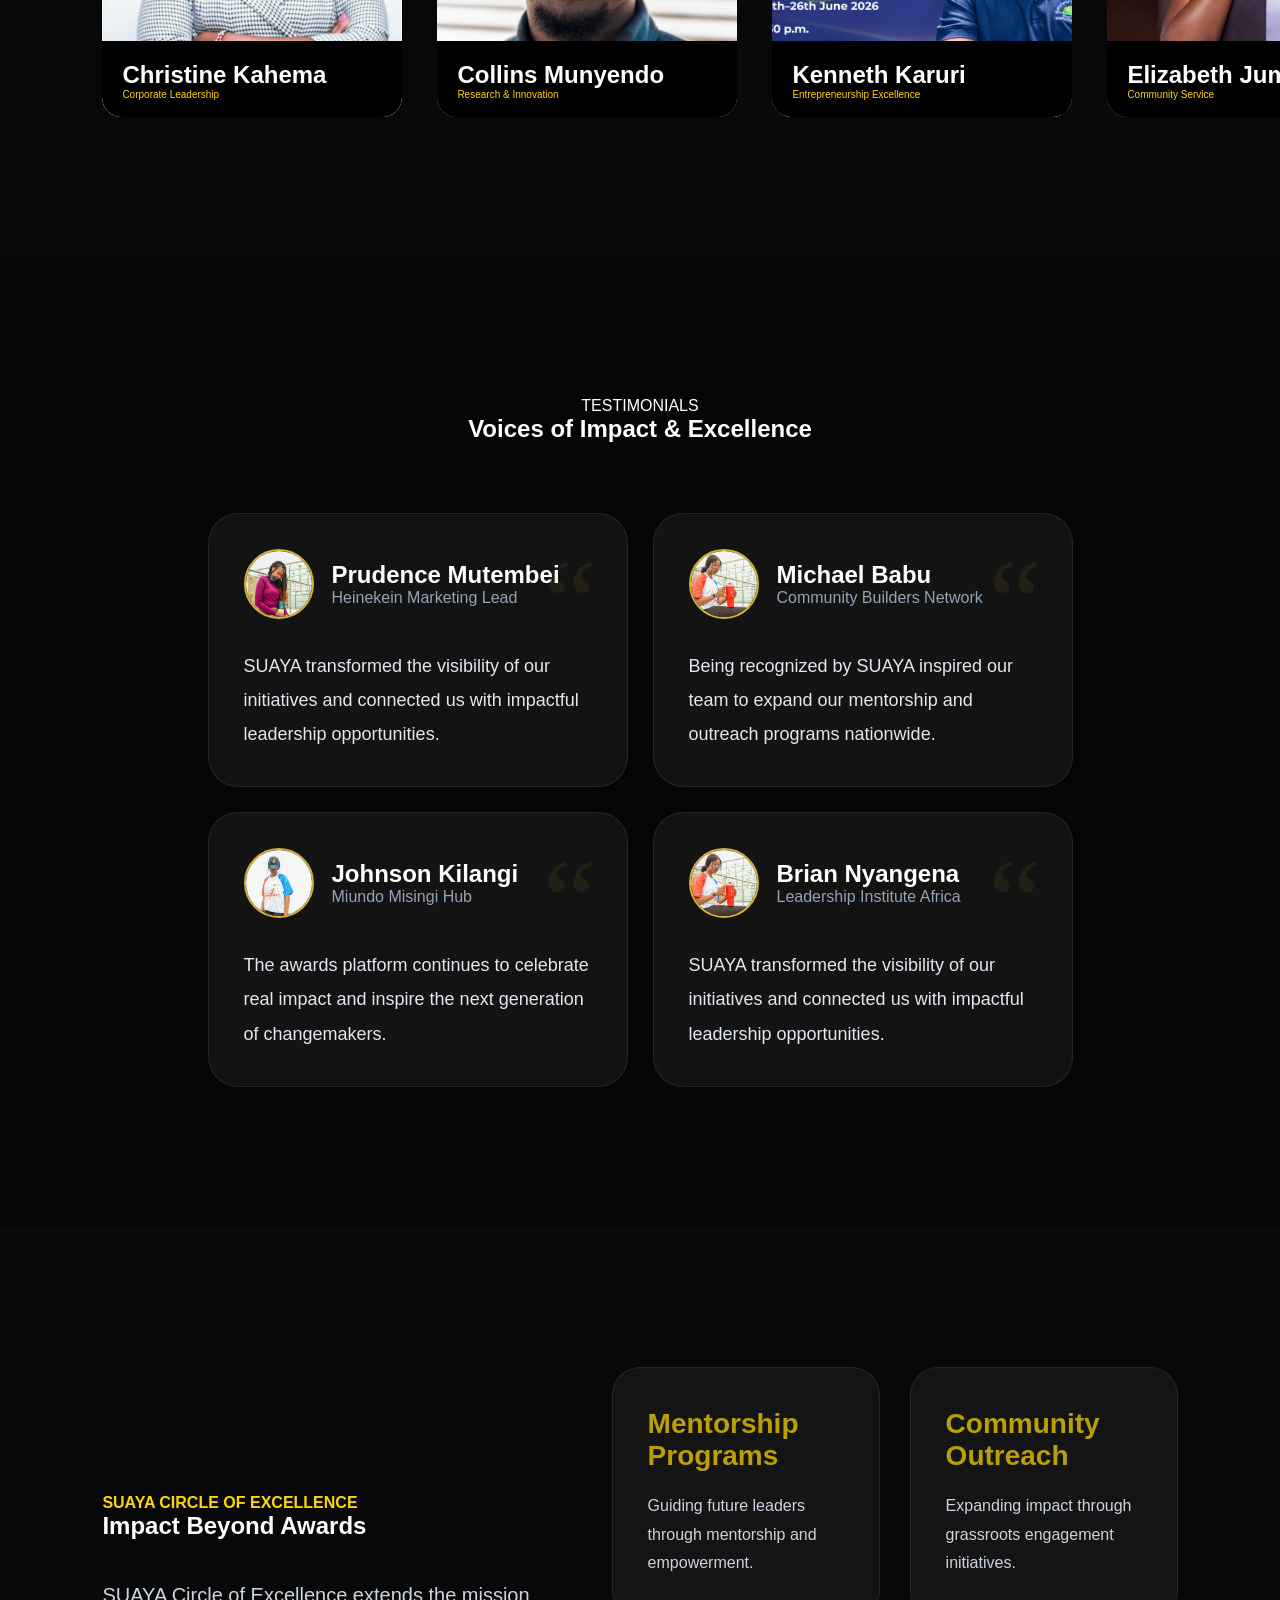
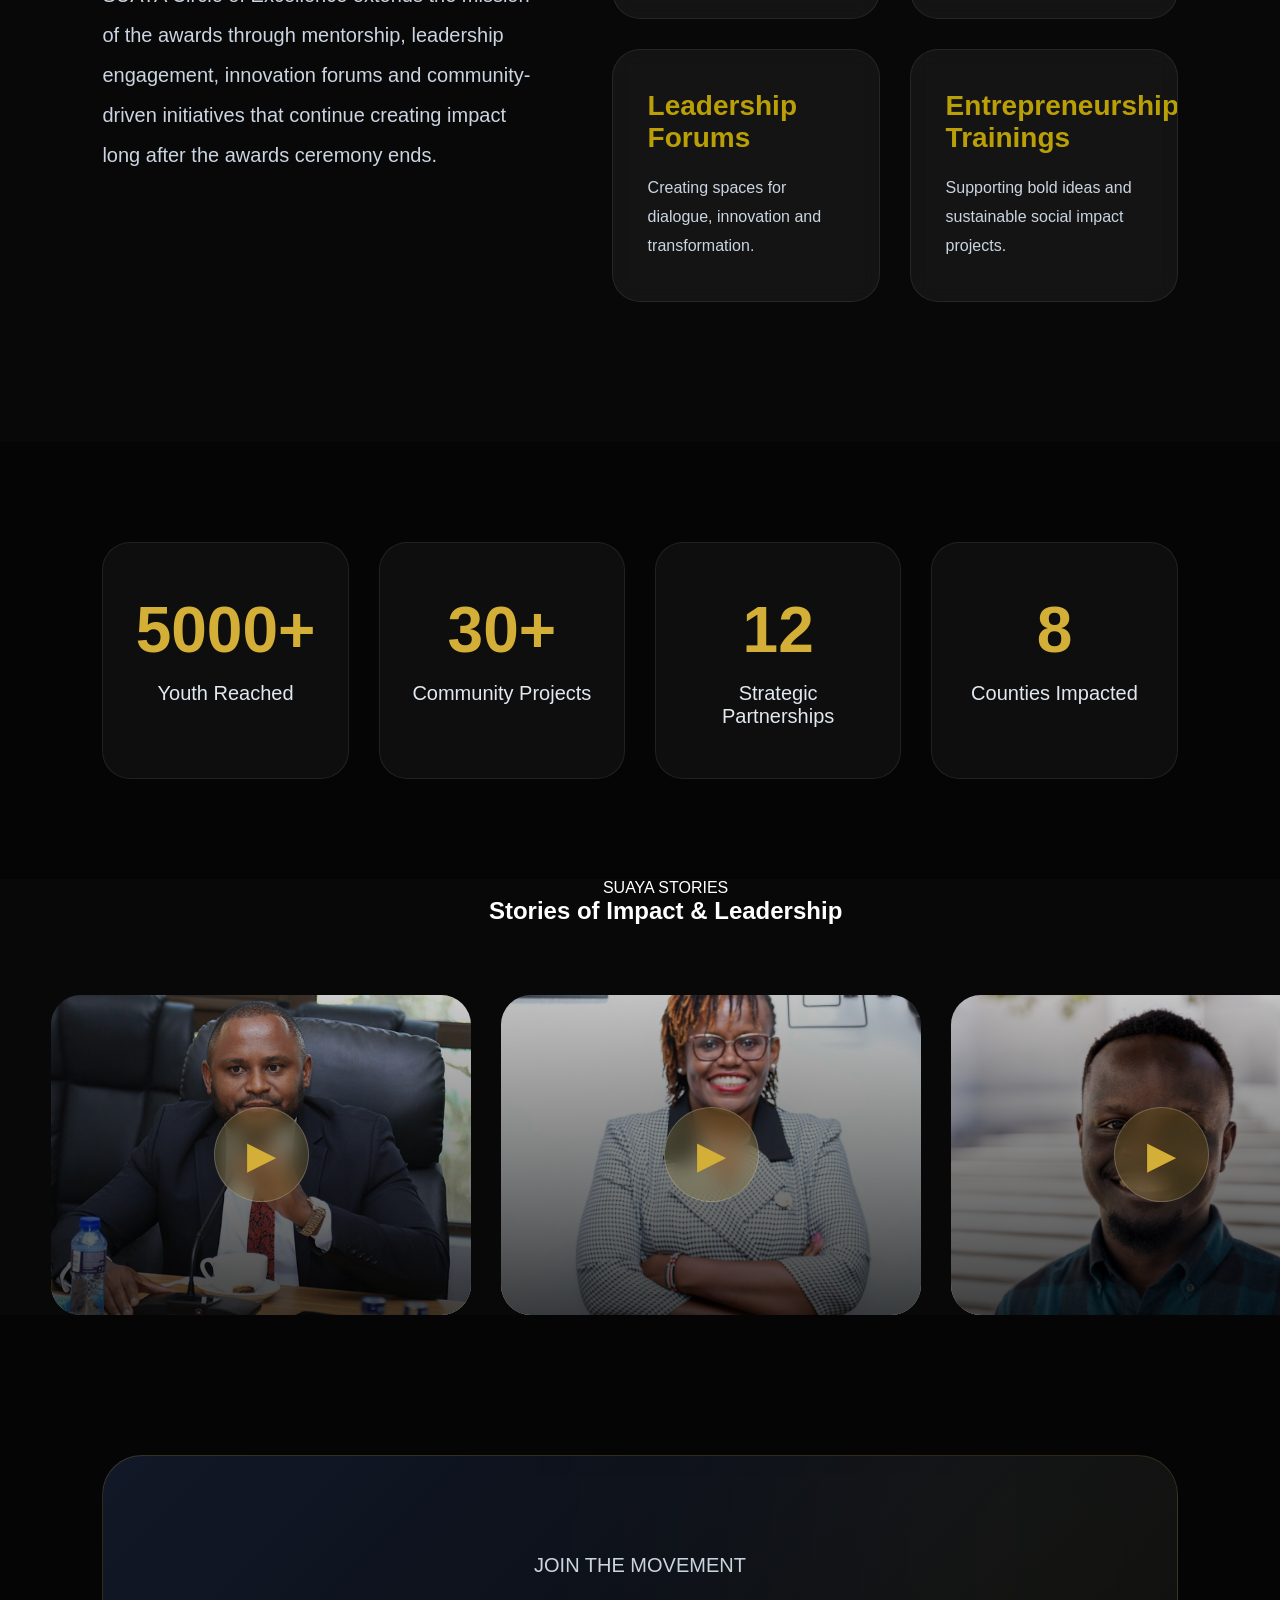
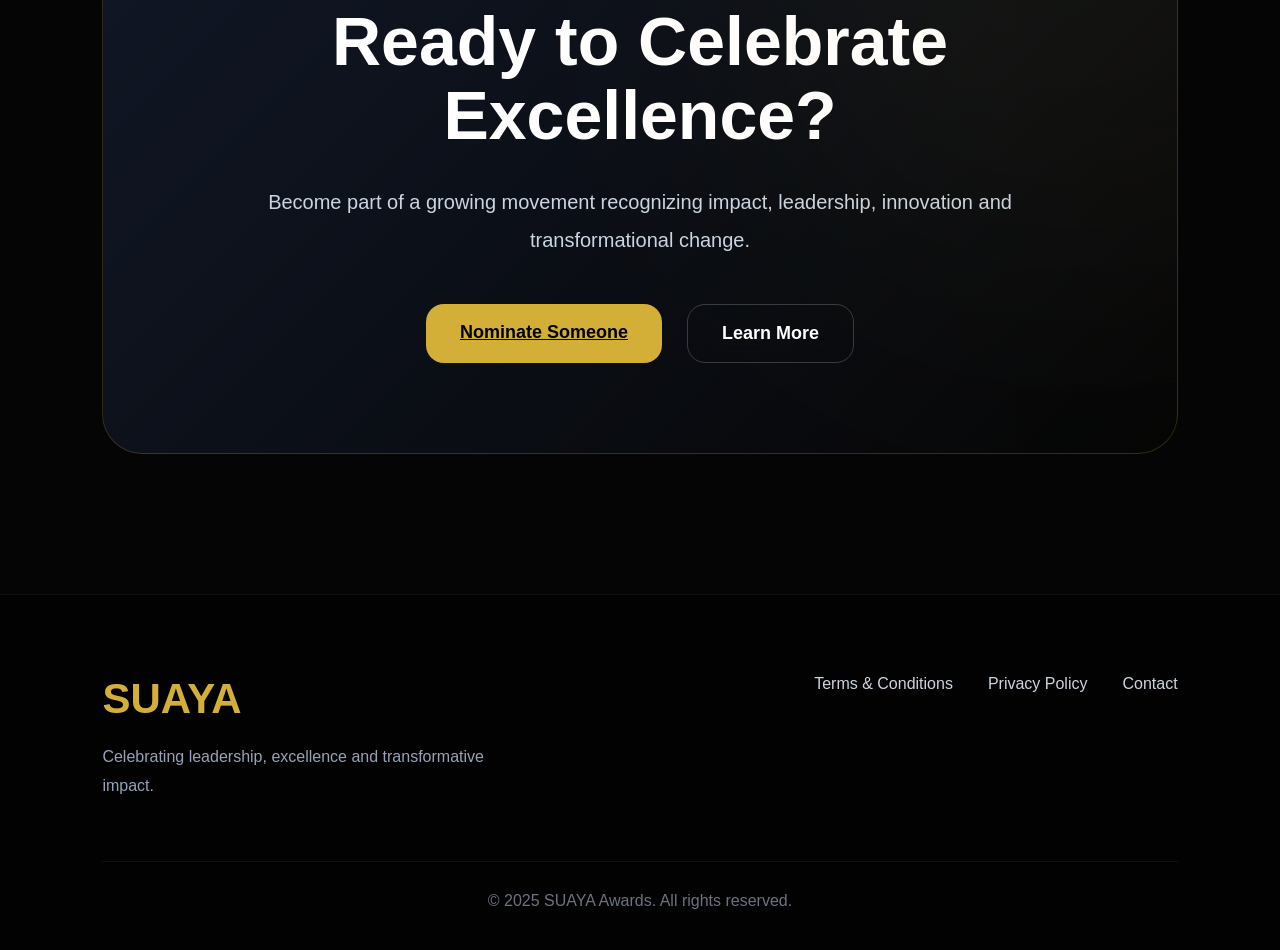
==== commit 719cc894: "fya" ====
--- a/fsuaya.html
+++ b/fsuaya.html
@@ -104,23 +104,23 @@
       Honoring African alumni transforming communities through
       <span>Leadership</span>,
       <span>Entrepreneurship</span>,
-      <span>Research</span>,
+      <span>Research</span> &
       <span>Innovation</span>,
-      <span>Sports</span>,
-      and <span>Creativity</span>.
+      <span>Sports</span>
+      &<span>Creativity</span>.
     </p>
 
     <!-- BUTTONS -->
 
     <div class="hero-buttons">
 
-      <button class="primary-btn">
-        View Winners
-      </button>
-
-      <button class="secondary-btn">
+      <button class="primary-btn"><a style="color:rgb(0, 0, 0)"   href="#Winners">
+        Hall of Fame
+      </a></button>
+
+      <!-- <button class="secondary-btn">
         Explore SUAYA Circle
-      </button>
+      </button> -->
 
     </div>
 
@@ -130,10 +130,17 @@
       <div class="countdown-wrapper">
 
         <p class="countdown-title">
-          COUNTDOWN TO THE AWARDS
+          COUNTDOWN TO THE NOMINATIONS
         </p>
 
         <div class="countdown">
+          
+         
+          
+  <div class="time-box">
+            <h2>00</h2>
+            <p>WEEKS</p>
+          </div>
 
           <div class="time-box">
             <h2>00</h2>
@@ -150,10 +157,7 @@
             <p>MINUTES</p>
           </div>
 
-          <div class="time-box">
-            <h2>00</h2>
-            <p>SECONDS</p>
-          </div>
+         
 
         </div>
 
@@ -219,13 +223,13 @@
 
       <p class="about-text">
         SUAYA Awards was established to celebrate visionary leaders,
-        innovators, and changemakers transforming communities through
-        excellence, service, innovation, and leadership.
+        innovators and changemakers transforming communities through
+        excellence, service, innovation and leadership.
       </p>
 
       <p class="about-text">
         More than an awards platform, SUAYA has become a movement
-        dedicated to honoring influence, inspiring future leaders,
+        dedicated to honoring influence, inspiring future leaders
         and building a culture of meaningful impact across generations.
       </p>
 
@@ -239,22 +243,32 @@
 
           <div>
             <h4>2024 Launch</h4>
-            <p>Introduction of the first SUAYA Awards.</p>
+            <p>Introduction of the First SUAYA Awards.</p>
           </div>
 
         </div>
 
         <div class="timeline-item">
 
-          <div class="timeline-dot"></div>
+          <div class="timeline-dot"></div>  
 
           <div>
             <h4>2025 Expansion</h4>
             <p>Growth into mentorship and community engagement initiatives.</p>
           </div>
-
-        </div>
-
+         
+        </div>
+
+           <div class="timeline-item">
+
+          <div class="timeline-dot"></div>
+
+          <div>
+            <h4>2026 Post Awards</h4>
+            <p>SU-AYA Circle of Excellence.</p>
+          </div>
+
+        </div>
       </div>
 
     </div>
@@ -302,7 +316,7 @@
       <div class="quote-card">
 
         <p>
-          “Celebrating excellence is not just about recognition —
+          “Celebrating excellence is not just about recognition: 
           it is about inspiring future generations.”
         </p>
 
@@ -521,34 +535,163 @@
 
       </div>
 
-      <!-- WINNER CARD -->
-
-      <div class="winner-card">
-
-        <div class="winner-image">
-
-          <img src="images/wesaala2.jpg" alt="">
-
-        </div>
+
+
+      <!-- WINNER 2 -->
+      
+       <div class="flip-card">
+
+      <div class="flip-card-inner">
+  <!-- FRONT  -->
+       <div class="flip-card-front">
+
+        <div class="winner-image">  <img src="images/kahema.jpg" alt=""> </div>
+            <div class="winner-inf">
+        <h3> Christine Kahema </h3>
+  
+                <p>Corporate Leadership</p>
+
+                </div>
+        </div>
+      
+  <!-- BACK -->
+        <div class="flip-card-back">
 
         <div class="winner-info">
 
           <p class="winner-category">
-            Community Impact
+            Corporate Leadership
           </p>
 
-          <h3>
-          Brian Wesaala
-          </h3>
+          <h3> 
+           Christine Kahema </h3>
 
           <p class="winner-story">
-            Empowering youths through football and mentorship programs.
+           Demonstrating exceptional leadership in corporate taxgovernance and strategic growth.
           </p>
 
         </div>
-
-      </div>
-
+      </div>
+
+      </div>
+      </div>
+
+      <!--Winner 3  -->
+       <div class="flip-card">
+
+      <div class="flip-card-inner">
+  <!-- FRONT  -->
+       <div class="flip-card-front">
+
+        <div class="winner-image">  <img src="images/munyendo.jpg" alt=""> </div>
+            <div class="winner-inf">
+        <h3> Collins Munyendo </h3>
+  
+                <p>Research & Innovation</p>
+
+                </div>
+        </div>
+      
+  <!-- BACK -->
+        <div class="flip-card-back">
+
+        <div class="winner-info">
+
+          <p class="winner-category">
+            Research & Innovation
+          </p>
+
+          <h3> 
+           Collins Munyendo </h3>
+
+          <p class="winner-story">
+            Recognized for groundbreaking research and innovative solutions addressing critical societal challenges.  
+          </p>
+
+        </div>
+      </div>
+
+      </div>
+      </div>
+      
+      <!--Winner 4  -->
+       <div class="flip-card">
+
+      <div class="flip-card-inner">
+  <!-- FRONT  -->
+       <div class="flip-card-front">
+
+        <div class="winner-image">  <img src="images/Circle-of-Excelence-Series-4.jpg" alt=""> </div>
+            <div class="winner-inf">
+        <h3> Kenneth Karuri </h3>
+  
+                <p>Entrepreneurship Excellence</p>
+
+                </div>
+        </div>
+      
+  <!-- BACK -->
+        <div class="flip-card-back">
+
+        <div class="winner-info">
+
+          <p class="winner-category">
+            Entrepreneurship Excellence
+          </p>
+
+          <h3> 
+           Kenneth Karuri </h3>
+
+          <p class="winner-story">
+            Celebrated for his entrepreneurial ventures that have creates jobs.
+
+        </div>
+      </div>
+
+      </div>
+      </div>
+
+        <!--Winner 4  -->
+       <div class="flip-card">
+
+      <div class="flip-card-inner">
+  <!-- FRONT  -->
+       <div class="flip-card-front">
+
+        <div class="winner-image">  <img src="images/liz.jpg" alt=""> </div>
+            <div class="winner-inf">
+        <h3> Elizabeth Jumah </h3>
+  
+                <p>Community Service</p>
+
+                </div>
+        </div>
+      
+  <!-- BACK -->
+        <div class="flip-card-back">
+
+        <div class="winner-info">
+
+          <p class="winner-category">
+            Community Service
+          </p>
+
+          <h3> 
+           Elizabeth Jumah </h3>
+
+          <p class="winner-story">
+            Recognized for her outstanding contributions to community service and social impact initiatives.
+          </p>
+
+        </div>
+      </div>
+
+      </div>
+      </div>
+
+
+
+   
       <!-- ADD MORE WINNERS -->
 
     </div>
@@ -735,7 +878,12 @@
   <!-- SLIDER -->
 
   <div class="testimonial-slider">
-
+   <div class="testimonial-controls">
+
+
+      
+
+    </div>
     <div class="testimonial-track">
 
       <!-- CARD -->
@@ -877,8 +1025,10 @@
         </p>
 
       </div>
-
-    </div>
+      
+ 
+
+  
 
   </div>
 
@@ -907,7 +1057,7 @@
       <p class="circle-text">
 
         SUAYA Circle of Excellence extends the mission of the awards
-        through mentorship, leadership engagement, innovation forums,
+        through mentorship, leadership engagement, innovation forums
         and community-driven initiatives that continue creating impact
         long after the awards ceremony ends.
 
@@ -968,7 +1118,7 @@
         </h3>
 
         <p>
-          Creating spaces for dialogue, innovation, and transformation.
+          Creating spaces for dialogue, innovation and transformation.
         </p>
 
       </div>
@@ -1065,9 +1215,9 @@
       <!-- VIDEO CARD -->
 
       <div class="video-card"
-      data-video="https://www.youtube.com/embed/ScMzIvxBSi4">
-
-        <img src="images/video1.jpg" alt="">
+      data-video="https://www.youtube.com/watch?v=70-YOEp05rQ&si=FLj2uJaEkRwZkiPx">
+
+        <img src="images/kilangi.jpg" alt="">
 
         <div class="video-overlay">
 
@@ -1082,9 +1232,9 @@
       <!-- VIDEO CARD -->
 
       <div class="video-card"
-      data-video="https://www.youtube.com/embed/tgbNymZ7vqY">
-
-        <img src="images/video2.jpg" alt="">
+      data-video="https://www.youtube.com/watch?v=E-7pcJxBUeA&si=6uqE2_RanNcTVJkI">
+
+        <img src="images/kahema.jpg" alt="">
 
         <div class="video-overlay">
 
@@ -1099,9 +1249,9 @@
       <!-- VIDEO CARD -->
 
       <div class="video-card"
-      data-video="https://www.youtube.com/embed/ysz5S6PUM-U">
-
-        <img src="images/video3.jpg" alt="">
+      data-video="https://www.youtube.com/watch?v=70-YOEp05rQ&si=FLj2uJaEkRwZkiPx">
+
+        <img src="images/munyendo.jpg" alt="">
 
         <div class="video-overlay">
 
@@ -1116,9 +1266,9 @@
       <!-- DUPLICATES -->
 
       <div class="video-card"
-      data-video="https://www.youtube.com/embed/ScMzIvxBSi4">
-
-        <img src="images/video1.jpg" alt="">
+      data-video="https://www.youtube.com/watch?v=p3BnbLi4FLQ&si=kwfyaJ_D9i5CWdNe">
+
+        <img src="images/liz.jpg" alt="">
 
         <div class="video-overlay">
 
@@ -1148,12 +1298,13 @@
       ✕
     </span>
 
-    <iframe
-      id="videoFrame"
-      src=""
-      frameborder="0"
-      allowfullscreen>
-    </iframe>
+   <iframe
+    id="videoFrame"
+    src=""
+    frameborder="0"
+    allow="accelerometer; autoplay; clipboard-write; encrypted-media; gyroscope; picture-in-picture; web-share"
+    allowfullscreen>
+</iframe>
 
   </div>
 
@@ -1177,7 +1328,7 @@
 
     <p>
       Become part of a growing movement recognizing impact,
-      leadership, innovation, and transformational change.
+      leadership, innovation and transformational change.
     </p>
 
     <div class="cta-buttons">
@@ -1194,6 +1345,8 @@
 
 </section>
 
+
+
 <!-- =========================
      FOOTER
 ========================= -->
@@ -1209,7 +1362,7 @@
       </h2>
 
       <p class="footer-text">
-        Celebrating leadership, excellence, and transformative impact.
+        Celebrating leadership, excellence and transformative impact.
       </p>
 
     </div>
@@ -1264,9 +1417,35 @@
 
     modal.classList.add("show");
 
-    videoFrame.src =
-      card.dataset.video + "?autoplay=1";
-
+  const url = card.dataset.video;
+
+let videoId = "";
+
+// Short URL (youtu.be)
+if (url.includes("youtu.be/")) {
+
+    videoId = url.split("youtu.be/")[1].split("?")[0];
+
+}
+
+// Normal YouTube URL
+else if (url.includes("watch?v=")) {
+
+    videoId = url.split("watch?v=")[1].split("&")[0];
+
+}
+
+// Already an embed URL
+else if (url.includes("/embed/")) {
+
+    videoId = url.split("/embed/")[1].split("?")[0];
+
+}
+console.log(videoId);
+
+console.log(`https://www.youtube.com/embed/${videoId}?autoplay=1`);
+videoFrame.src =
+`https://www.youtube.com/embed/${videoId}?autoplay=1`;
   });
 
 });
--- a/fsuaya.css
+++ b/fsuaya.css
@@ -136,14 +136,14 @@
 }
 
 .time-box h2{
-  font-size:75px;
+  font-size:85px;
   line-height:1;
   color:#cc9f53;
   font-weight:800;
 }
 
 .time-box p{
-  font-size:20px;
+  font-size:25px;
   letter-spacing:2px;
   text-transform:uppercase;
   color:#ffffff;
@@ -204,10 +204,22 @@
 }
 .hero-badge{
   color:#f1b900;
-  font-size:14px;
+  font-size:20px;
   font-weight:700;
   
 }
+
+.hero-content h1{
+  font-size: 50px;
+  color: #ffffff;
+  font-weight: 900;
+  margin-top: 10px;
+  margin-bottom: 10px;
+}
+.hero-content p{
+  font-size: 18px;
+}
+
 
 .hero-tag{
   color:#d4af37;
@@ -532,7 +544,7 @@
 
 .timeline-dot{
   position:absolute;
-  left:-39px;
+  left:-37px;
   top:8px;
   width:14px;
   height:14px;
@@ -905,10 +917,26 @@
 
 .winner-grid{
   display:grid;
-  grid-template-columns:repeat(2,1fr);
-  gap:40px;
-}
-
+  grid-template-columns:repeat(4,1fr);
+  gap:35px;
+  margin-top:70px;
+  align-items: start;
+}
+.winner-card{
+
+    grid-column:1 / -1;
+
+    max-width:900px;
+
+    margin:0 auto 40px;
+
+}
+
+/* .flip-card:nth-child(3),
+.flip-card:nth-child(5){
+
+    margin-top:35px;
+} */
 /* CARD */
 
 .winner-card{
@@ -964,6 +992,130 @@
   color:#cbd5e1;
   line-height:1.8;
 }
+
+
+
+.flip-card{
+    width:300px;
+    height:380px;
+    perspective:1000px; 
+   
+    
+}
+
+
+
+.flip-card-inner{
+    position:relative;
+    width:100%;
+    height:100%;
+    transition:transform .8s;
+    transform-style:preserve-3d;
+}
+
+.flip-card:hover .flip-card-inner{
+    transform:rotateY(180deg);
+}
+
+.flip-card-front{
+   position:absolute;
+    width:100%;
+    height:100%;
+    overflow:hidden;
+    border-radius:20px;
+    background:white;
+}
+
+.flip-card-front img{
+    width:100%;
+    height:100%;
+    object-fit:cover;
+}
+
+.winner-inf
+{
+
+    position:absolute;
+
+    bottom:0;
+
+    left:0;
+
+
+    width:100%;
+
+    height:20%;
+
+    padding:20px;
+
+    background:black;
+   
+    /* background:hsla(0, 0%, 0%, 0.45);
+
+    backdrop-filter:blur(8px); */
+
+    color:white;
+}
+.winner-inf h3{
+    font-size:24px;
+    color:#fefefe;
+
+}
+
+.winner-inf p{
+    font-size:10px;
+    color:gold;
+
+}
+
+
+
+.flip-card-back{
+
+    position:absolute;
+    width:100%;
+    height:100%;
+
+    backface-visibility:hidden;
+
+    border-radius:20px;
+    overflow:hidden;
+}
+
+
+.flip-card-back{
+
+    background:linear-gradient(
+        135deg,
+        #0b2346,
+        #0664f1
+    );
+
+    color:white;
+
+    transform:rotateY(180deg);
+
+    display:flex;
+
+    justify-content:center;
+
+    align-items:center;
+
+    flex-direction:column;
+
+    text-align:center;
+
+    padding:30px;
+}
+
+
+.flip-card:hover {
+
+    padding-bottom:30px;
+}
+
+
+
 
 /* =========================
    FEATURED WINNER
@@ -1097,6 +1249,7 @@
   padding:140px 0;
   background:#050505;
   overflow:hidden;
+  
 }
 
 .testimonials-header{
@@ -1107,18 +1260,27 @@
 /* SLIDER */
 
 .testimonial-slider{
-  width:100%;
+ 
   overflow:hidden;
   position:relative;
-}
-
+  max-width:1400px;
+  margin:60px auto 0;
+}
+
+.testimonial-slider:hover .testimonial-track{
+
+    animation-play-state:paused;
+}
 /* TRACK */
 
 .testimonial-track{
-  display:flex;
-  gap:30px;
-  width:max-content;
-  animation:slideTestimonials 60s linear infinite;
+
+  display:flex;
+  gap:25px;
+  width:fit-content;
+  justify-content:center;
+  align-items:stretch;
+  flex-wrap:wrap;
 }
 
 /* CARD */
@@ -1294,12 +1456,12 @@
 
 @keyframes slideTestimonials{
 
-  0%{
+  from{
     transform:translateX(0);
   }
 
-  100%{
-    transform:translateX(-1450px);
+  to{
+    transform:translateX(calc(-50% - 15%));
   }
 
 }
@@ -1395,7 +1557,8 @@
 ========================= */
 
 .video-section{
-  padding:140px 0;
+  padding:0;
+  padding-left: 4%;
   background:#080808;
   overflow:hidden;
 }
@@ -1415,14 +1578,17 @@
   display:flex;
   gap:30px;
   width:max-content;
-  animation:slideVideos 30s linear infinite;
+  justify-content:center;
+  flex-wrap:wrap;
+  align-items:stretch;
+ 
 }
 
 /* CARD */
 
 .video-card{
   position:relative;
-  width:520px;
+  width:420px;
   height:320px;
   border-radius:30px;
   overflow:hidden;
@@ -1704,3 +1870,7 @@
   }
 
 }
+
+
+
+
